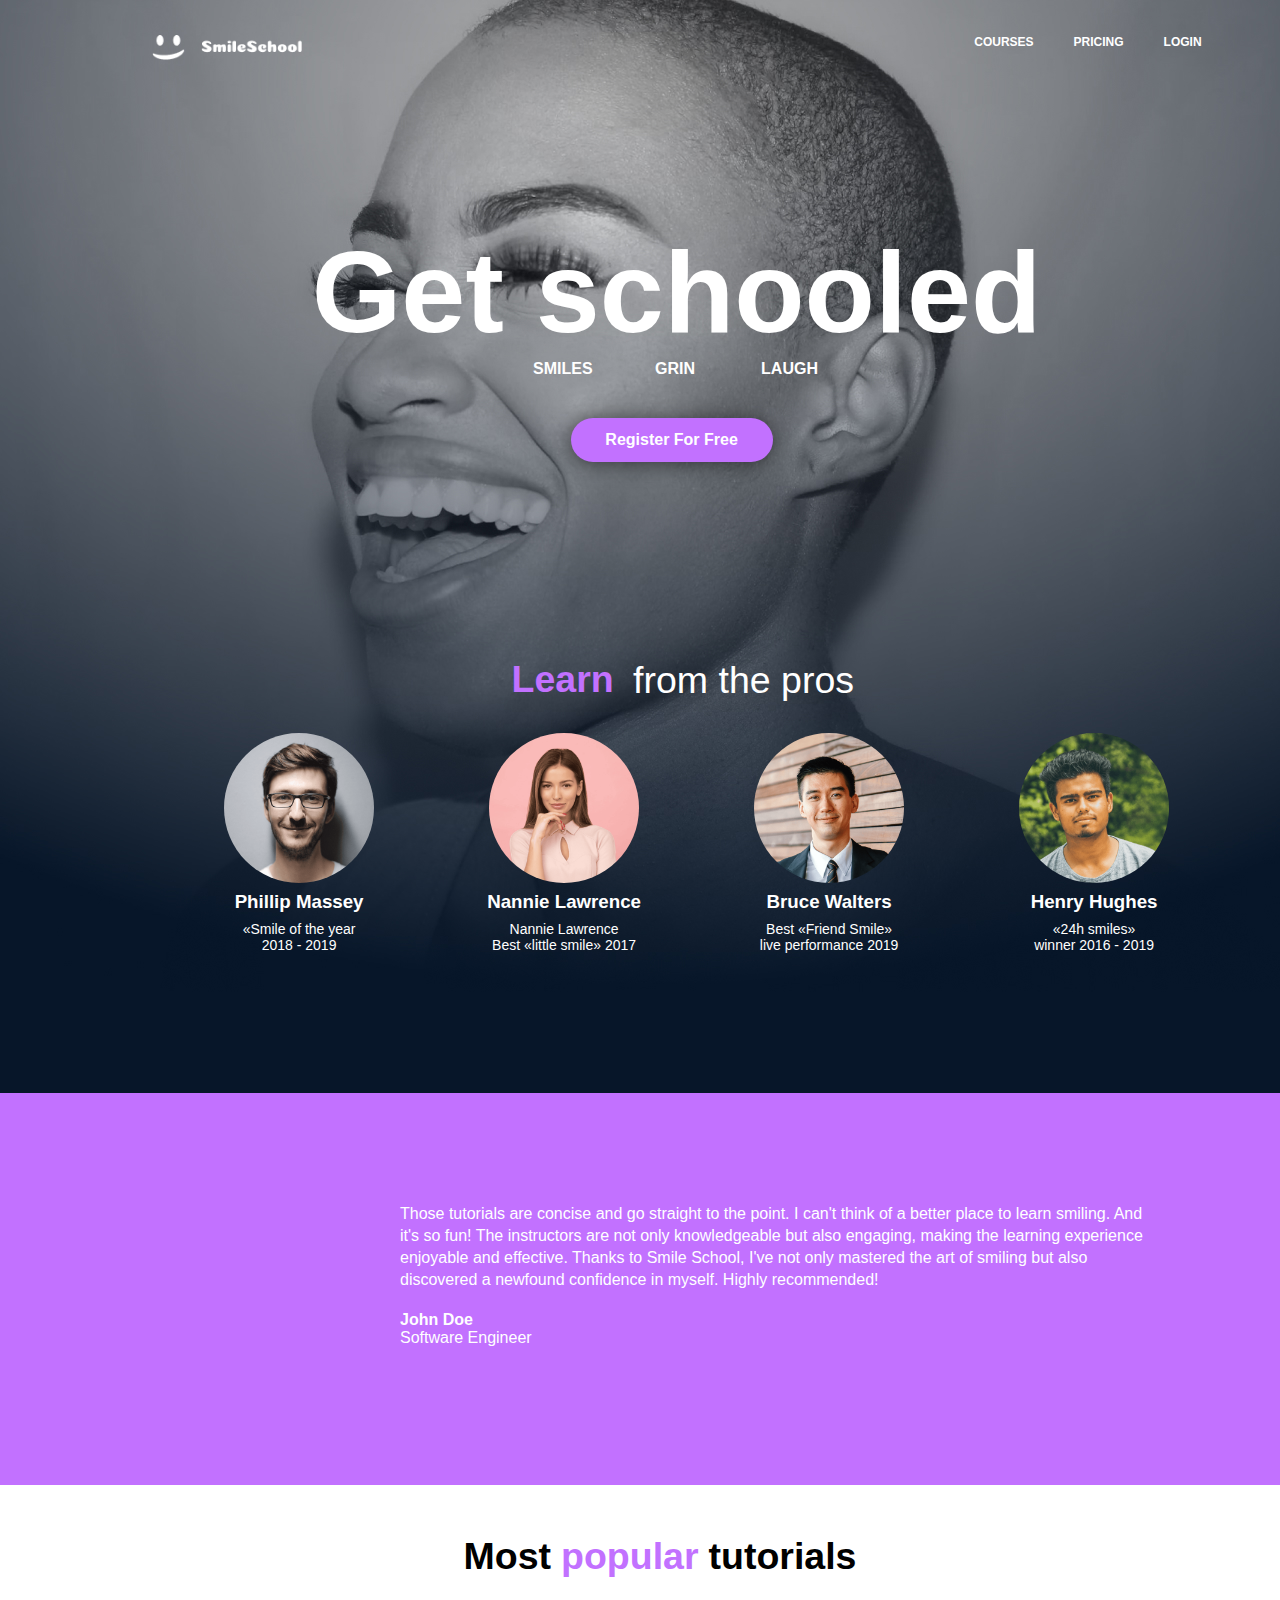
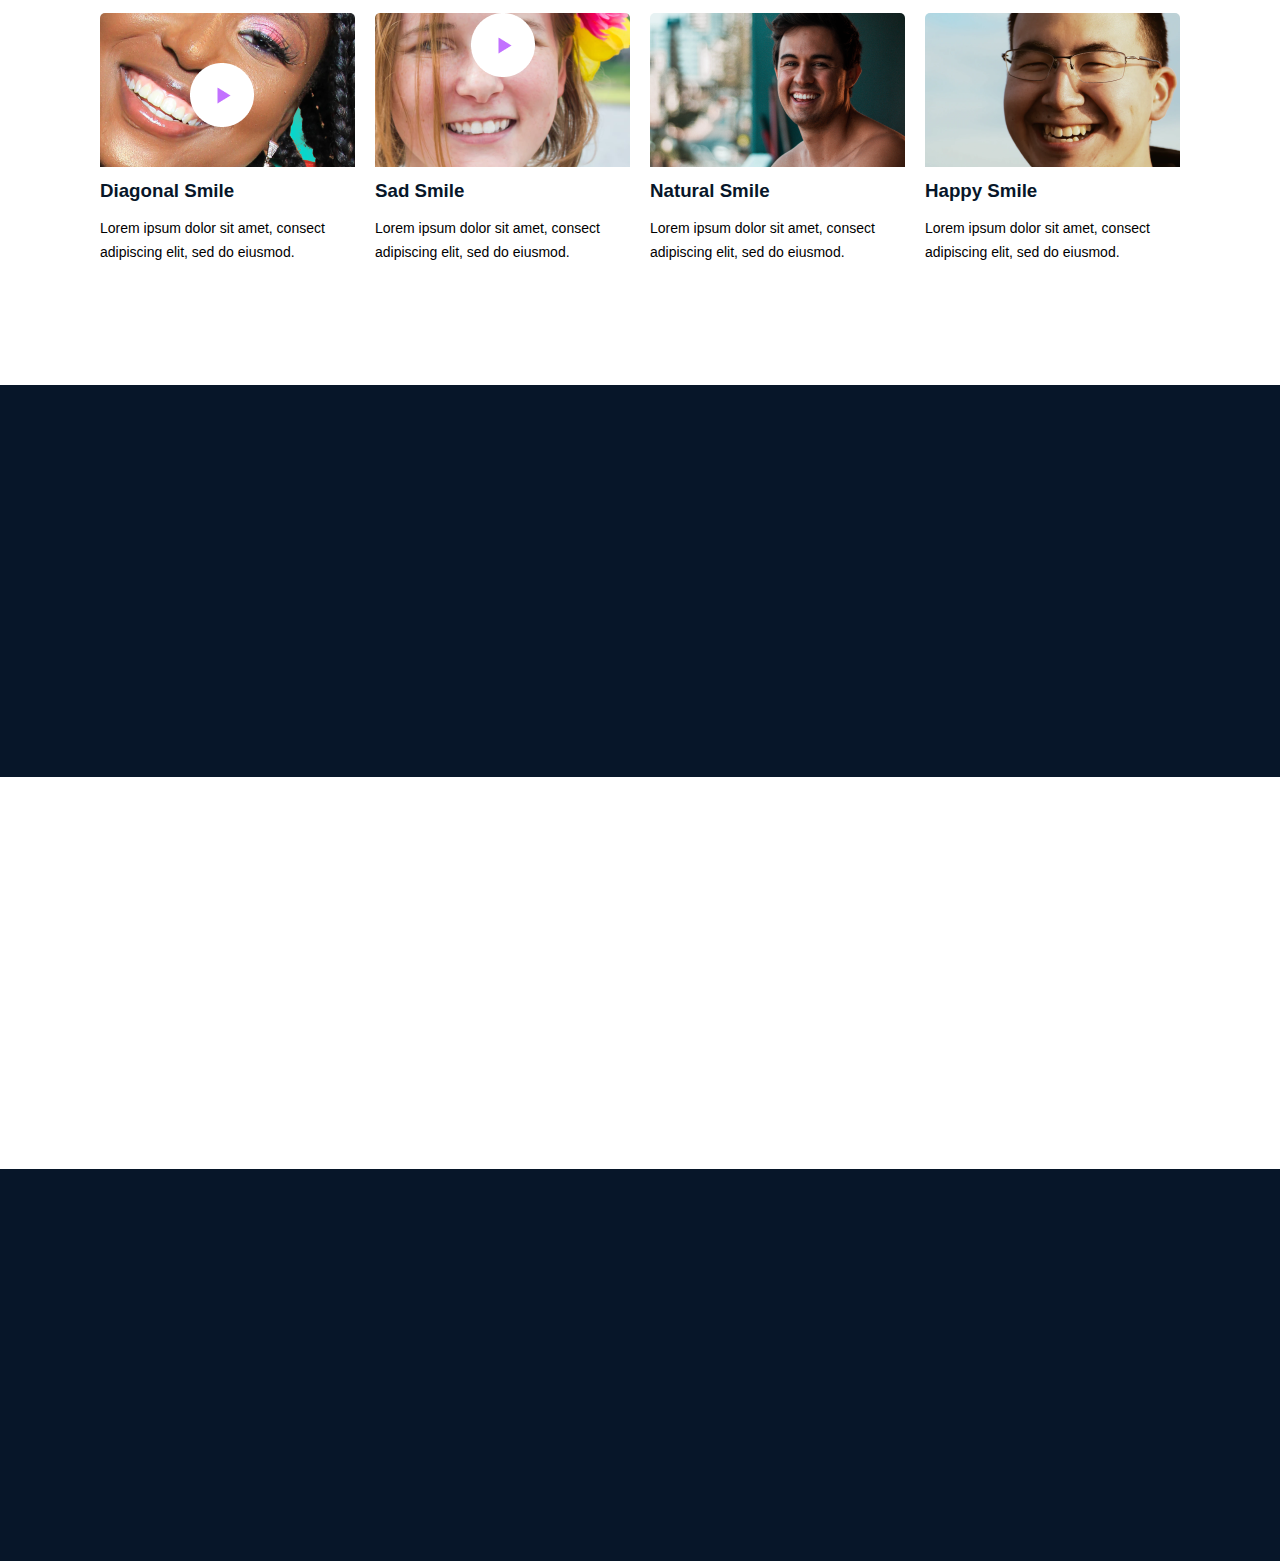
==== css_advanced/index.html @ a97fe232 "updated tutorials" ====
<!DOCTYPE html>
<html>
  <head>
    <link rel="stylesheet" href="styles.css" />
  </head>
  <body>
    <div class="school-page-container">
      <div class="main-part-container">
        <div id="header" class="header">
          <div id="header" class="logo">
            <a href="#"
              ><img src="img/smile-school-logo.png" alt="Logo" class="logo"
            /></a>
          </div>
          <div id="header" class="nav">
            <a href="login.html">LOGIN</a>
            <a href="pricing.html">PRICING</a>
            <a href="courses.html">COURSES</a>
          </div>
          <div id="header" class=".title-sub-title-container">
            <div id="header" class="get-schooled-title">
              <h1>Get schooled</h1>
            </div>
            <div id="header" class="subtitles">
              <div id="header" class="smiles-sub-title">
                <p>SMILES</p>
              </div>
              <div id="header" class="grin-sub-title">
                <p>GRIN</p>
              </div>
              <div id="header" class="laugh-sub-title">
                <p>LAUGH</p>
              </div>
              <a href="#" class="header-button">Register For Free</a>
            </div>
            <div id="header" class="learn-from-the-pros-container">
              <div id="header" class="learn-title-learn">
                <h2>Learn</h2>
              </div>
              <div id="header" class="learn-title-from-the-pros">
                <h2>from the pros</h2>
              </div>
            </div>
            <div id="header" class="learn-the-pros">
              <div id="header" class="learn-pro-1">
                <div id="header" class="learn-pro-1-image"></div>
                <div id="header" class="learn-pro-1-name">
                  <h3>Phillip Massey</h3>
                </div>
                <div id="header" class="learn-pro-1-description">
                  <p>
                    «Smile of the year<br />
                    2018 - 2019
                  </p>
                </div>
              </div>
              <div id="header" class="learn-pro-2">
                <div id="header" class="learn-pro-2-image"></div>
                <div id="header" class="learn-pro-2-name">
                  <h3>Nannie Lawrence</h3>
                </div>
                <div id="header" class="learn-pro-2-description">
                  <p>Nannie Lawrence<br />Best «little smile» 2017</p>
                </div>
              </div>
              <div id="header" class="learn-pro-3">
                <div id="header" class="learn-pro-3-image"></div>
                <div id="header" class="learn-pro-3-name">
                  <h3>Bruce Walters</h3>
                </div>
                <div id="header" class="learn-pro-3-description">
                  <p>
                    Best «Friend Smile»<br />
                    live performance 2019
                  </p>
                </div>
              </div>
              <div id="header" class="learn-pro-4">
                <div id="header" class="learn-pro-4-image"></div>
                <div id="header" class="learn-pro-4-name">
                  <h3>Henry Hughes</h3>
                </div>
                <div id="header" class="learn-pro-4-description">
                  <p>
                    «24h smiles»<br />
                    winner 2016 - 2019
                  </p>
                </div>
              </div>
            </div>
          </div>
        </div>
      </div>
      <div class="testimonials-container">
        <div class="testimonial">
          <div class="avatar"></div>
          <!-- Avatar on the left side -->
          <div class="testimonial-info">
            <!-- Testimonial information on the right side -->
            <div class="description">
              Those tutorials are concise and go straight to the point. I can't
              think of a better place to learn smiling. And it's so fun! The
              instructors are not only knowledgeable but also engaging, making
              the learning experience enjoyable and effective. Thanks to Smile
              School, I've not only mastered the art of smiling but also
              discovered a newfound confidence in myself. Highly recommended!
            </div>
            <div class="name">John Doe</div>
            <div class="jobprofile">Software Engineer</div>
          </div>
        </div>
        <!-- Add more testimonials as needed -->
      </div>
      <div class="most-popular-tutorials-container">
        <div id="most-popular-tutorials-container-tutorial-content">
          <div id="most-popular-tutorials-container-title">
            <div id="most-popular-tutorials-title-most">
              <h2>Most</h2>
            </div>
            <div id="most-popular-tutorials-title-popular">
              <h2>popular</h2>
            </div>
            <div id="most-popular-tutorials-title-tutorials">
              <h2>tutorials</h2>
            </div>
          </div>
          <div id="most-popular-tutorials-container-video-grid">
            <div id="tutorial-1-container">
              <div id="tutorial-1-video-thumbnail">
                <div id="tutorial-1-video-player">
                  <div class="tutorial-1-video-player">
                    <img src="img/play-button.png" alt="Video Play Button" />
                  </div>
                </div>
              </div>
              <div id="tutorial-1-title">
                <h3>Diagonal Smile</h3>
              </div>
              <div id="tutorial-1-description">
                <p>
                  Lorem ipsum dolor sit amet, consect adipiscing elit, sed do
                  eiusmod.
                </p>
              </div>
              <div id="tutorial-1-author-name-container"></div>
              <div id="tutorial-1-start-rating-play-time-container"></div>
            </div>
            <div id="tutorial-2-container">
              <div id="tutorial-2-video-thumbnail">
                <div class="tutorial-2-video-player">
                  <img src="img/play-button.png" alt="Video Play Button" />
                </div>
              </div>
              <div id="tutorial-2-title">
                <h3>Sad Smile</h3>
              </div>
              <div id="tutorial-2-description">
                <p>
                  Lorem ipsum dolor sit amet, consect adipiscing elit, sed do
                  eiusmod.
                </p>
              </div>
            </div>
            <div id="tutorial-3-container">
              <div id="tutorial-3-video-thumbnail">
                <div class="tutorial-3-video-player"></div>
              </div>
              <div id="tutorial-3-title">
                <h3>Natural Smile</h3>
              </div>
              <div id="tutorial-3-description">
                <p>
                  Lorem ipsum dolor sit amet, consect adipiscing elit, sed do
                  eiusmod.
                </p>
              </div>
            </div>
            <div id="tutorial-4-container">
              <div id="tutorial-4-video-thumbnail">
                <div class="tutorial-4-video-player"></div>
              </div>
              <div id="tutorial-4-title">
                <h3>Happy Smile</h3>
              </div>
              <div id="tutorial-4-description">
                <p>
                  Lorem ipsum dolor sit amet, consect adipiscing elit, sed do
                  eiusmod.
                </p>
              </div>
            </div>
          </div>
        </div>
      </div>
      <div class="membership-container"></div>
      <div class="faq-container"></div>
      <div class="footer-container"></div>
    </div>
  </body>
</html>
---- css_advanced/styles.css ----
body {
  display: block;
  margin: 0px !important;
}

html,
body {
  font-family: "Source Sans Pro", sans-serif;
}

.school-page-container {
  width: auto;
  background: #ffffff; /* Add white background */
  position: relative;
}

.main-part-container {
  width: auto;
  height: 1093px;
  margin: 0 auto;
  background-image: url("img/header-background.jpg"); /* Adjust with the actual image file name and path */
  background-size: cover; /* Scale the image to cover the container */
  background-position: center; /* Center the image */
  background-repeat: no-repeat; /* Do not repeat the image */
  /* Add any other styles for the main part container if needed */
}

.header {
  width: 1050px;
  height: 29.46px;
  top: 35.02px;
  left: 171.59px;
  padding: 0px;
  gap: 0px;
  opacity: 1;
  position: relative;
  /* Add any other styles for the header if needed */
}

#header .logo {
  width: 150px; /* Adjust the width as needed */
  height: auto; /* Automatically adjust the height to maintain aspect ratio */
  z-index: 1;
  float: left;
}

#header .nav {
  width: 945px; /* Adjust the width as needed */
  height: 29.46px; /* Adjust the height as needed */
  z-index: 1;
  margin-left: auto;
  font-size: 0.8em; /* Add any other styles for the menu if needed */
}

/* Styles for .testimonials-container */
.testimonials-container {
  display: flex;
  width: auto;
  height: 392px;
  top: 1093px;
  gap: 0px;
  opacity: 1;
  background: #c271ff;
  /* Add any other styles for the testimonials container if needed */
}

.testimonials-container .testimonial {
  display: flex;
  height: 158px;
  top: 1203px;
  opacity: 1;
  margin-top: 100px;
  margin-left: 200px;
}

.testimonials-container .testimonial-info {
  height: 158px;
  top: 1203px;
  opacity: 1;
  width: 750px;
  padding: 50px;
  margin-top: -40px;
}

/* Specific styles for .avatar */
.testimonials-container .testimonial .avatar {
  width: 150px;
  height: 150px;
  border-radius: 50%;
  overflow: hidden;
  background-image: url("img/avatar.png");
  background-size: 225% 180%;
  background-position: center top; /* Center horizontally and align to the top vertically */
  background-repeat: no-repeat;
}

.testimonials-container .testimonial .description {
  color: white; /* Set font color to white */
  float: left; /* Float elements to the left */
  clear: both; /* Ensure each div starts on a new line */
  width: 100%; /* Ensure each div takes up full width */
  box-sizing: border-box; /* Include padding and border in width */
  text-align: left; /* Align text to the left */
  line-height: 22px;
}

.testimonials-container .testimonial .name {
  color: white; /* Set font color to white */
  float: left; /* Float elements to the left */
  clear: both; /* Ensure each div starts on a new line */
  width: 100%; /* Ensure each div takes up full width */
  box-sizing: border-box; /* Include padding and border in width */
  text-align: left; /* Align text to the left */
  font-weight: 900;
  margin-top: 20px;
}

.testimonials-container .testimonial .jobprofile {
  color: white; /* Set font color to white */
  float: left; /* Float elements to the left */
  clear: both; /* Ensure each div starts on a new line */
  width: 100%; /* Ensure each div takes up full width */
  box-sizing: border-box; /* Include padding and border in width */
  text-align: left; /* Align text to the left */
}

.most-popular-tutorials-container {
  width: auto;
  height: 392px;
  top: 1093px;
  left: -1px;
  gap: 0px;
  opacity: 1; /* Set opacity to 1 to make the container fully visible */
}

.membership-container {
  width: auto;
  height: 392px;
  top: 1093px;
  left: -1px;
  gap: 0px;
  opacity: 1; /* Set opacity to 1 to make the container fully visible */
  background: #071629; /* Add background color */
}

.faq-container {
  width: auto;
  height: 392px;
  top: 1093px;
  left: -1px;
  gap: 0px;
  opacity: 1; /* Set opacity to 1 to make the container fully visible */
}

.footer-container {
  width: auto;
  height: 392px;
  top: 1093px;
  left: -1px;
  gap: 0px;
  opacity: 1; /* Set opacity to 1 to make the container fully visible */
  background: #071629; /* Add background color */
}

a {
  font-family: "Source Sans Pro", sans-serif;
  text-decoration: none; /* Remove underline from links */
}

a:link {
  color: #ffffff; /* White color */
  font-weight: 700; /* Bold */
  font-family: sans-serif; /* Apply sans-serif font as fallback */
  float: right;
  padding: 0 20px; /* Adjusted padding */
  font-size: 0.75rem;
  text-decoration: none; /* Ensure no underline on unvisited links */
}

a:hover {
  text-decoration: underline; /* Add underline on hover */
}

a:visited {
  text-decoration: none; /* Ensure no underline on visited links */
}

#header .get-schooled-title {
  font-size: 3.6em;
  font-weight: 900 !important;
  line-height: 150.84px;
  text-align: center;
  width: 750px;
  height: 151px;
  top: 75px;
  left: 130px;
  gap: 0px;
  opacity: 1;
  position: relative;
  color: #fff; /* Ensures top and left work */
}

#header .title-sub-title-container {
  width: 400px;
  height: 20px;
  top: 226px;
  left: 0px;
  gap: 0px;
  opacity: 1;
  position: relative;
}

#header .smiles-sub-title {
  width: 52px;
  height: 20px;
  font-family: "Source Sans Pro", sans-serif;
  font-size: 16px;
  font-weight: 700;
  line-height: 20.11px;
  text-align: center;
  margin: 0 35px; /* Adjust the margin as needed */
  color: #fff;
}
#header .grin-sub-title {
  width: 36px;
  height: 20px;
  font-family: "Source Sans Pro", sans-serif;
  font-size: 16px;
  font-weight: 700;
  line-height: 20.11px;
  text-align: center;
  margin: 0 35px; /* Adjust the margin as needed */
  color: #fff;
}
#header .laugh-sub-title {
  width: 49px;
  height: 20px;
  font-family: "Source Sans Pro", sans-serif;
  font-size: 16px;
  font-weight: 700;
  line-height: 20.11px;
  text-align: center;
  margin: 0 35px; /* Adjust the margin as needed */
  color: #fff;
}

#header .subtitles {
  width: 750px;
  height: 20px;
  top: 50px;
  left: 125px;
  gap: 0px;
  opacity: 1;
  position: relative;
  display: flex;
  justify-content: center;
  align-items: center;
}

#header .header-button {
  width: 162px;
  height: 44px;
  top: 75px;
  justify-content: center;
  gap: 0px;
  opacity: 1;
  box-shadow: 0px 2px 20px 0px #00000080;
  position: absolute;
  display: inline-block;
  background-color: #c271ff;
  color: #ffffff;
  border: none;
  border-radius: 4px;
  text-align: center;
  line-height: 44px;
  cursor: pointer;
  font-family: "Source Sans Pro", sans-serif;
  font-size: 16px;
  font-weight: 700;
  text-decoration: none;
  border-radius: 200px;
}

#header .learn-from-the-pros-container {
  width: 750px;
  height: 20px;
  top: 325px;
  gap: 0px;
  opacity: 1;
  position: relative;
  display: flex;
  left: 340px;
}

#header .learn-title-learn {
  width: 52px;
  height: 20px;
  font-family: "Source Sans Pro", sans-serif;
  font-size: 25px;
  font-weight: 700;
  line-height: 20.11px;
  text-align: center;
  margin: 0 0px; /* Adjust the margin as needed */
  color: #c271ff;
}

#header .learn-title-from-the-pros {
  width: 350px;
  height: 20px;
  font-family: "Source Sans Pro", sans-serif;
  font-size: 25px;
  line-height: 20.11px;
  text-align: center;
  margin: 0 35px; /* Adjust the margin as needed */
  color: #fff;
  margin-left: 5px;
  font-weight: 300;
}

#header .learn-title-from-the-pros h2 {
  font-weight: 300 !important; /* Ensure the font weight is normal */
  margin: 32px; /* Remove any default margin */
}

#header .learn-the-pros {
  display: flex;
  justify-content: space-between;
  gap: 20px;
  opacity: 1;
  left: 0px;
  position: relative;
  top: 395px;
  padding: 5px;
  width: auto;
  font-weight: 300;
}

/* First pro container */
#header .learn-pro-1 {
  display: flex;
  flex-direction: column;
  align-items: center; /* Center align items horizontally */
  text-align: center; /* Center align text */
  width: 450px;
}

/* Image for the first pro */
#header .learn-pro-1-image {
  width: 150px; /* Size of the container */
  height: 150px; /* Size of the container */
  border-radius: 50%; /* Optional: for a circular image */
  overflow: hidden; /* Optional: hide overflow for circular images */
  background-image: url("img/phillip-massey-pro.png"); /* Path to your image */
  background-size: cover; /* Scale the image to cover the container */
  background-position: center; /* Center the image within the container */
  background-repeat: no-repeat; /* Prevent the image from repeating */
}

/* Name of the first pro */
#header .learn-pro-1-name {
  font-weight: bold;
  margin-top: 10px; /* Adjust space as needed */
  color: #fff;
  margin-top: -10px;
}

/* Description of the first pro */
#header .learn-pro-1-description {
  margin-top: -25px;
  font-size: 14px;
  color: #fff;
}

#header .learn-pro-2 {
  display: flex;
  flex-direction: column;
  align-items: center; /* Center align items horizontally */
  text-align: center; /* Center align text */
  width: 450px;
}

/* Image for the first pro */
#header .learn-pro-2-image {
  width: 150px; /* Size of the container */
  height: 150px; /* Size of the container */
  border-radius: 50%; /* Optional: for a circular image */
  overflow: hidden; /* Optional: hide overflow for circular images */
  background-image: url("img/nannie-lawrence-pro.png"); /* Path to your image */
  background-size: cover; /* Scale the image to cover the container */
  background-position: center; /* Center the image within the container */
  background-repeat: no-repeat; /* Prevent the image from repeating */
}

/* Name of the first pro */
#header .learn-pro-2-name {
  font-weight: bold;
  margin-top: 10px; /* Adjust space as needed */
  color: #fff;
  margin-top: -10px;
}

/* Description of the first pro */
#header .learn-pro-2-description {
  margin-top: -25px;
  font-size: 14px; /* Adjust font size as needed */
  color: #fff;
}

#header .learn-pro-3 {
  display: flex;
  flex-direction: column;
  align-items: center; /* Center align items horizontally */
  text-align: center; /* Center align text */
  width: 450px;
}

/* Image for the first pro */
#header .learn-pro-3-image {
  width: 150px; /* Size of the container */
  height: 150px; /* Size of the container */
  border-radius: 50%; /* Optional: for a circular image */
  overflow: hidden; /* Optional: hide overflow for circular images */
  background-image: url("img/bruce-walters-pro.png"); /* Path to your image */
  background-size: cover; /* Scale the image to cover the container */
  background-position: center; /* Center the image within the container */
  background-repeat: no-repeat; /* Prevent the image from repeating */
}

/* Name of the first pro */
#header .learn-pro-3-name {
  font-weight: bold;
  margin-top: 10px; /* Adjust space as needed */
  color: #fff;
  margin-top: -10px;
}

/* Description of the first pro */
#header .learn-pro-3-description {
  margin-top: -25px;
  font-size: 14px; /* Adjust font size as needed */
  color: #fff;
}

#header .learn-pro-4 {
  display: flex;
  flex-direction: column;
  align-items: center; /* Center align items horizontally */
  text-align: center; /* Center align text */
  width: 450px;
}

/* Image for the first pro */
#header .learn-pro-4-image {
  width: 150px; /* Size of the container */
  height: 150px; /* Size of the container */
  border-radius: 50%; /* Optional: for a circular image */
  overflow: hidden; /* Optional: hide overflow for circular images */
  background-image: url("img/henry-hughes-pro.png"); /* Path to your image */
  background-size: cover; /* Scale the image to cover the container */
  background-position: center; /* Center the image within the container */
  background-repeat: no-repeat; /* Prevent the image from repeating */
}

/* Name of the first pro */
#header .learn-pro-4-name {
  font-weight: bold;
  margin-top: 10px; /* Adjust space as needed */
  color: #fff;
  margin-top: -10px;
}

/* Description of the first pro */
#header .learn-pro-4-description {
  margin-top: -25px;
  font-size: 14px; /* Adjust font size as needed */
  color: #555; /* Adjust color as needed */
  color: #fff;
}

.most-popular-tutorials-container {
  width: auto;
  height: 500px;
  top: 1093px;
  gap: 0px;
  opacity: 1;
  /* Set opacity to 1 to make the container fully visible */
}

.most-popular-tutorials-container-tutorial-content {
  width: 945px;
  height: 450px;
  top: 1572px;
  left: 106px;
  gap: 0px;
  opacity: 1;
  z-index: 1;
  position: relative;
}

#most-popular-tutorials-container-title {
  line-height: 40.22px;
  text-align: center;
  width: 50%;
  height: 40px;
  position: relative;
  display: flex;
  align-items: center;
  justify-content: center;
  gap: 10px;
  left: 340px;
  font-weight: 300 !important;
  top: 20px;
}
#most-popular-tutorials-title-most {
  width: auto;
  height: 40px;
  font-size: 25px;
  font-weight: 500;
}

#most-popular-tutorials-title-popular {
  width: auto;
  height: 40px;
  color: #c271ff;
  font-weight: 500;
  font-size: 25px;
}

#most-popular-tutorials-title-tutorials {
  width: auto;
  height: 40px;
  font-size: 25px;
}

#most-popular-tutorials-container-video-grid {
  line-height: 40.22px;
  text-align: center;
  width: 100%;
  height: 200px;
  top: 150px;
  display: flex;
  align-items: center;
  justify-content: center;
  gap: 20px;
}

#tutorial-1-container {
  width: 255px;
  height: 255px;
  top: 115px;
  gap: 0px;
  opacity: 0px;
  position: relative;
  display: flex;
  flex-direction: column;
}

#tutorial-1-container #tutorial-1-video-thumbnail {
  width: 255px;
  height: 154px;
  gap: 0px;
  border-radius: 5px 5px 0 0;
  opacity: 0px;
  background-image: url("img/diaganol-smile-tutorial.png");
  background-repeat: no-repeat;
}

#tutorial-1-video-player {
  width: 64px;
  height: 64px;
  position: absolute; /* Added to position the element with top and left properties */
  top: 10px;
  left: 50px;
  opacity: 1;
  z-index: 2;
  margin: 40px 0 20px 40px; /* Shorthand for margin-top, margin-right, margin-bottom, and margin-left */
}
#tutorial-1-container #tutorial-1-title {
  width: 200px;
  height: 20px;
  top: 150px;
  gap: 0px;
  opacity: 1;
  font-family: "Source Sans Pro", sans-serif;
  font-size: 16px;
  font-weight: 700;
  line-height: 20.11px;
  text-align: left;
  position: absolute;
  color: #071629;
}

#tutorial-1-container #tutorial-1-description {
  width: 242px;
  height: 48px;
  top: 189.6px;

  gap: 0px;
  opacity: 0px;
  font-family: "Source Sans Pro", sans-serif;
  font-size: 14px;
  font-weight: 400;
  line-height: 24px;
  text-align: left;
  position: absolute;
}

#tutorial-1-container #tutorial-1-start-rating-play-time-container {
  width: 30px;
  height: 30px;
  top: 261px;
  left: 13px;
  gap: 0px;
  opacity: 0px;
  position: absolute;
}

#tutorial-1-container #tutorial-1-author-name-container {
  width: 30px;
  height: 30px;
  top: 261px;
  left: 13px;
  gap: 0px;
  opacity: 0px;
  position: absolute;
}

#tutorial-1-container #tutorial-1-author-name {
  width: 30px;
  height: 30px;
  top: 261px;
  left: 13px;
  gap: 0px;
  opacity: 0px;
  position: absolute;
}

#tutorial-1-container #tutorial-1-author-image {
  width: 30px;
  height: 30px;
  top: 261px;
  left: 13px;
  gap: 0px;
  opacity: 0px;
  position: absolute;
}

#tutorial-1-container #tutorial-1-star-rating {
  width: 107px;
  height: 15px;
  top: 305px;
  left: 13px;
  gap: 0px;
  opacity: 0px;
  position: absolute;
}

#tutorial-1-container #tutorial-1-video-play-time {
  width: 34px;
  height: 27px;
  top: 297px;
  left: 199px;
  gap: 0px;
  opacity: 0px;
  font-family: "Source Sans Pro", sans-serif;
  font-size: 14px;
  font-weight: 600;
  line-height: 27px;
  text-align: right;
  position: absolute;
}

#tutorial-2-container {
  width: 255px;
  height: 255px;
  top: 115px;
  gap: 0px;
  opacity: 0px;
  position: relative;
  display: flex;
  flex-direction: column;
}

#tutorial-2-container #tutorial-2-video-thumbnail {
  width: 255px;
  height: 154px;
  gap: 0px;
  border-radius: 5px 5px 0 0;
  opacity: 0px;
  background-image: url("img/sad-smile-tutorial.png");
  background-repeat: no-repeat;
}

#tutorial-2-container #tutorial-2-title {
  width: 200px;
  height: 20px;
  top: 150px;
  gap: 0px;
  opacity: 1;
  font-family: "Source Sans Pro", sans-serif;
  font-size: 16px;
  font-weight: 700;
  line-height: 20.11px;
  text-align: left;
  position: absolute;
  color: #071629;
}

#tutorial-2-container #tutorial-2-description {
  width: 242px;
  height: 48px;
  top: 189.6px;
  gap: 0px;
  font-family: "Source Sans Pro", sans-serif;
  font-size: 14px;
  font-weight: 400;
  line-height: 24px;
  text-align: left;
  position: absolute;
}

#tutorial-2-video-player {
  width: 64px;
  height: 64px;
  position: absolute; /* Added to position the element with top and left properties */
  top: 10px;
  left: 50px;
  opacity: 1;
  z-index: 2;
  margin: 40px 0 20px 40px; /*/* Shorthand for margin-top, margin-right, margin-bottom, and margin-left */
}

#tutorial-3-container {
  width: 255px;
  height: 255px;
  top: 115px;
  gap: 0px;
  opacity: 0px;
  position: relative;
  display: flex;
  flex-direction: column;
}

#tutorial-3-container #tutorial-3-video-thumbnail {
  width: 255px;
  height: 154px;
  gap: 0px;
  border-radius: 5px 5px 0 0;
  opacity: 0px;
  background-image: url("img/natural-smile-tutorial.png");
  background-repeat: no-repeat;
}

#tutorial-3-container #tutorial-3-title {
  width: 200px;
  height: 20px;
  top: 150px;
  gap: 0px;
  opacity: 1;
  font-family: "Source Sans Pro", sans-serif;
  font-size: 16px;
  font-weight: 700;
  line-height: 20.11px;
  text-align: left;
  position: absolute;
  color: #071629;
}

#tutorial-3-container #tutorial-3-description {
  width: 242px;
  height: 48px;
  top: 189.6px;
  gap: 0px;
  opacity: 1;
  font-family: "Source Sans Pro", sans-serif;
  font-size: 14px;
  font-weight: 400;
  line-height: 24px;
  text-align: left;
  position: absolute;
}

#tutorial-3-video-player {
  width: 64px;
  height: 64px;
  position: absolute; /* Added to position the element with top and left properties */
  top: 10px;
  left: 50px;
  opacity: 1;
  z-index: 2;
  margin: 40px 0 20px 40px; /* Shorthand for margin-top, margin-right, margin-bottom, and margin-left */
}

#tutorial-4-container {
  width: 255px;
  height: 255px;
  top: 115px;
  gap: 0px;
  opacity: 0px;
  position: relative;
  display: flex;
  flex-direction: column;
}

#tutorial-4-container #tutorial-4-video-thumbnail {
  width: 255px;
  height: 154px;
  gap: 0px;
  border-radius: 5px 5px 0 0;
  opacity: 0px;
  background-image: url("img/happy-smile-tutorial.png");
  background-repeat: no-repeat;
}

#tutorial-4-container #tutorial-4-title {
  width: 200px;
  height: 20px;
  top: 150px;
  gap: 0px;
  opacity: 1;
  font-family: "Source Sans Pro", sans-serif;
  font-size: 16px;
  font-weight: 700;
  line-height: 20.11px;
  text-align: left;
  position: absolute;
  color: #071629;
}

#tutorial-4-container #tutorial-4-description {
  width: 242px;
  height: 48px;
  top: 189.6px;
  gap: 0px;
  opacity: 0px;
  font-family: "Source Sans Pro", sans-serif;
  font-size: 14px;
  font-weight: 400;
  line-height: 24px;
  text-align: left;
  position: absolute;
}

#tutorial-4-video-player {
  width: 64px;
  height: 64px;
  position: absolute; /* Added to position the element with top and left properties */
  top: 10px;
  left: 50px;
  opacity: 1;
  z-index: 2;
  margin: 40px 0 20px 40px; /*Shorthand for margin-top, margin-right, margin-bottom, and margin-left */
}
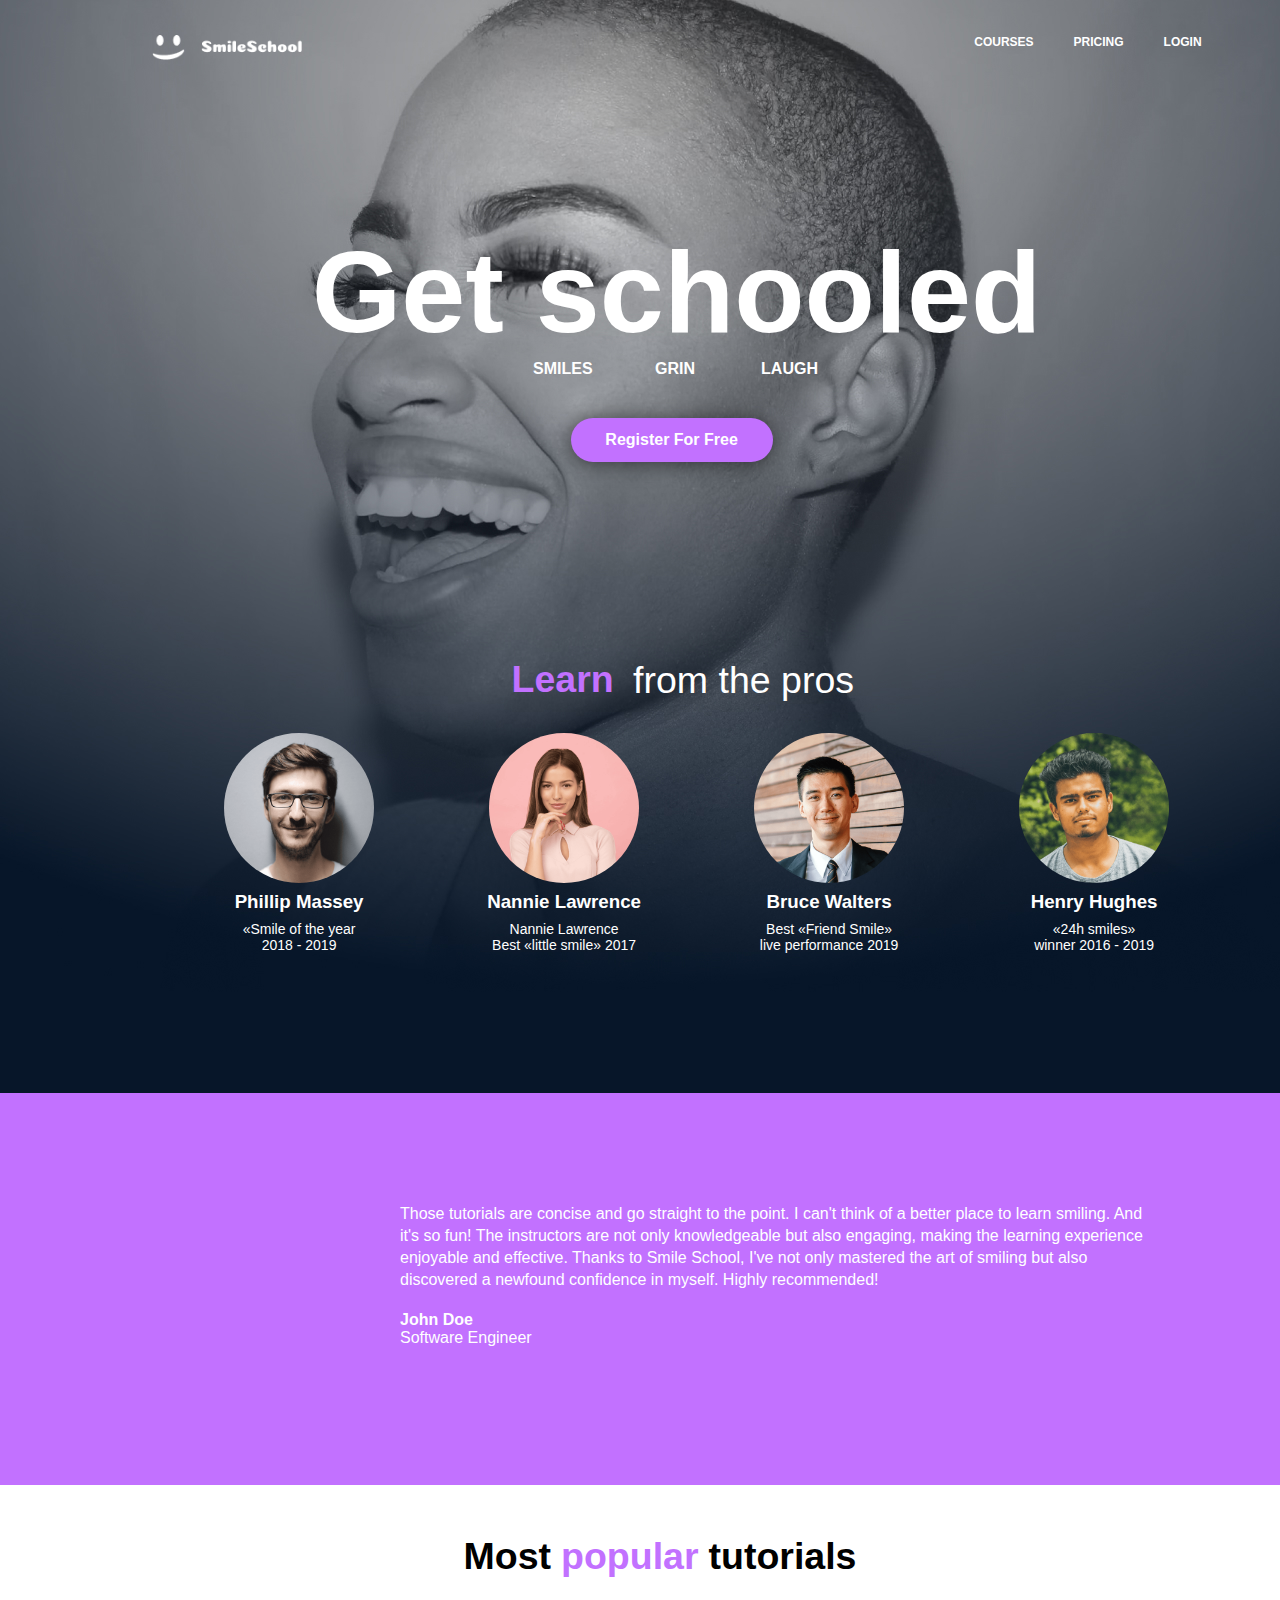
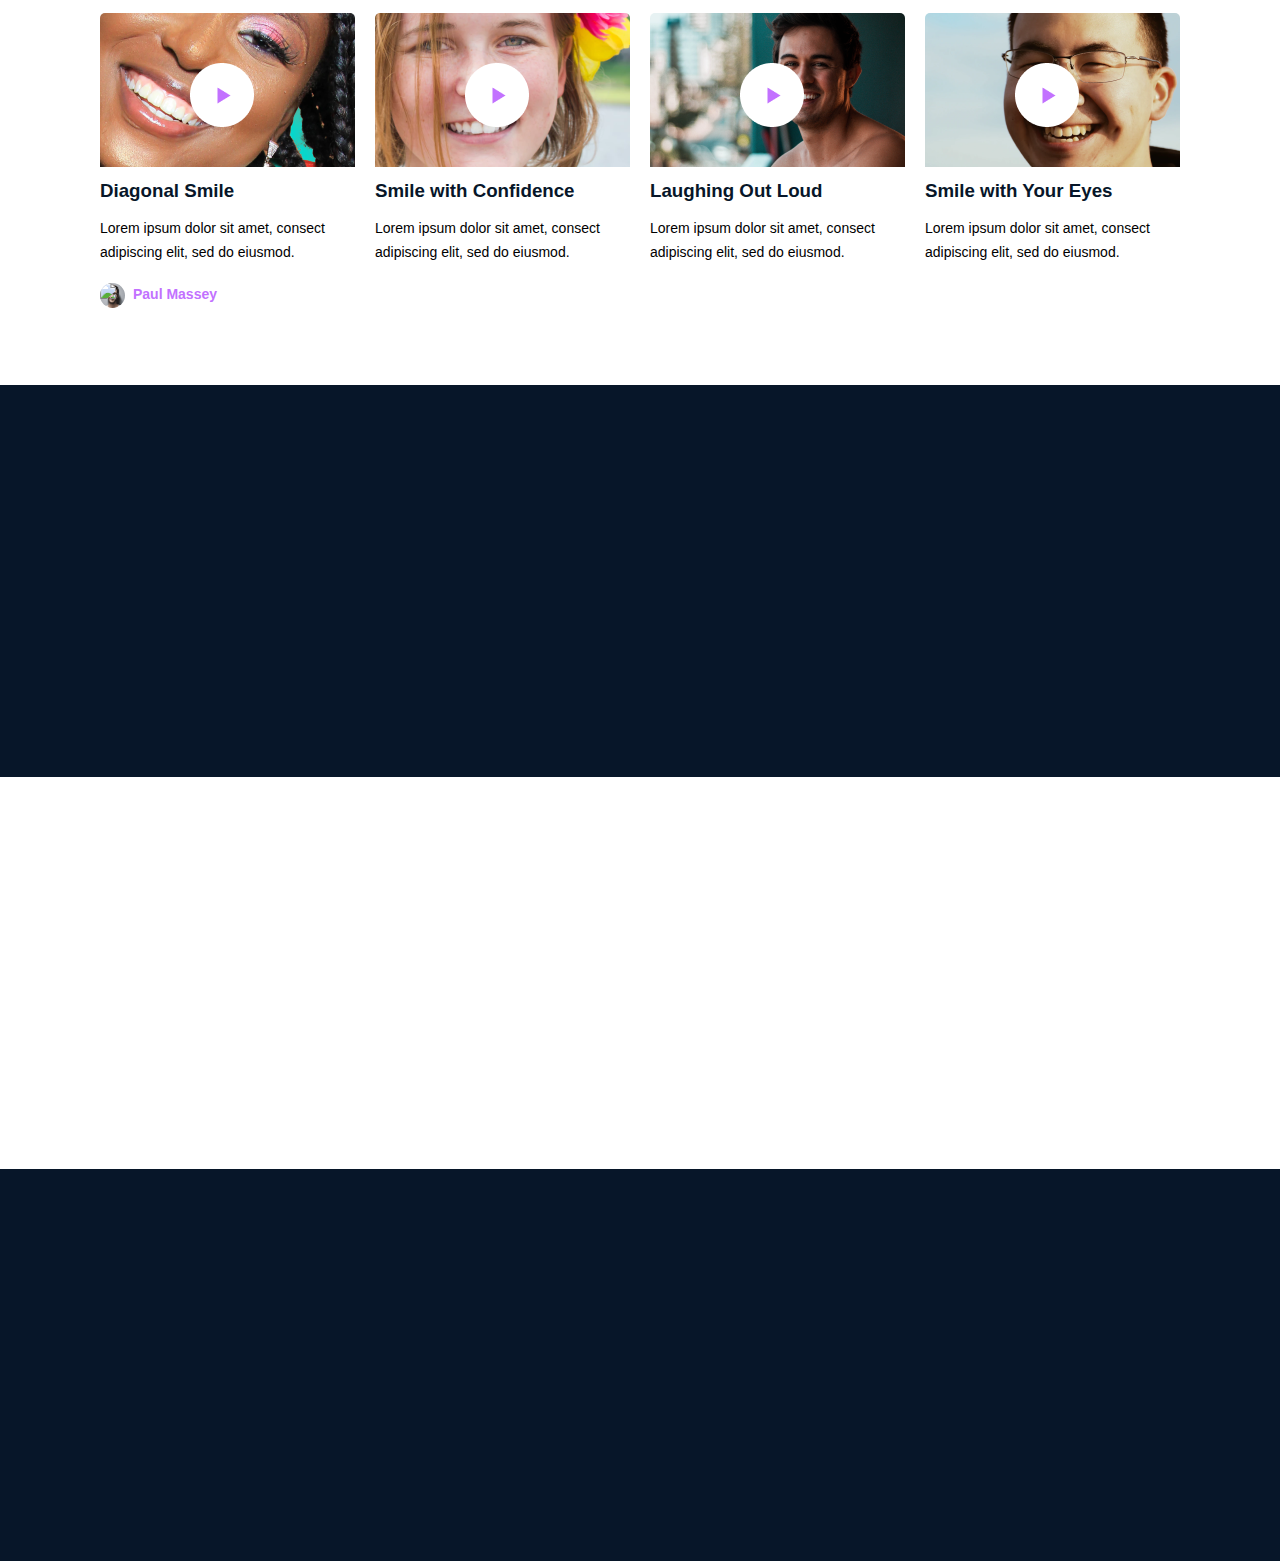
==== commit fa076950: "updated philip massey author block" ====
--- a/css_advanced/index.html
+++ b/css_advanced/index.html
@@ -8,9 +8,9 @@
       <div class="main-part-container">
         <div id="header" class="header">
           <div id="header" class="logo">
-            <a href="#"
-              ><img src="img/smile-school-logo.png" alt="Logo" class="logo"
-            /></a>
+            <a href="#">
+              <img src="img/smile-school-logo.png" alt="Logo" class="logo" />
+            </a>
           </div>
           <div id="header" class="nav">
             <a href="login.html">LOGIN</a>
@@ -142,17 +142,26 @@
                   eiusmod.
                 </p>
               </div>
-              <div id="tutorial-1-author-name-container"></div>
+              <div id="tutorial-1-author-name-container">
+                <div id="tutorial-1-author-image">
+                  <img src="img/phillip-massey.png" alt="Phillip Massey" />
+                </div>
+                <div id="tutorial-1-author-name">
+                  <p>Paul Massey</p>
+                </div>
+              </div>
               <div id="tutorial-1-start-rating-play-time-container"></div>
             </div>
             <div id="tutorial-2-container">
               <div id="tutorial-2-video-thumbnail">
-                <div class="tutorial-2-video-player">
-                  <img src="img/play-button.png" alt="Video Play Button" />
+                <div id="tutorial-2-video-player">
+                  <div class="tutorial-2-video-player">
+                    <img src="img/play-button.png" alt="Video Play Button" />
+                  </div>
                 </div>
               </div>
               <div id="tutorial-2-title">
-                <h3>Sad Smile</h3>
+                <h3>Smile with Confidence</h3>
               </div>
               <div id="tutorial-2-description">
                 <p>
@@ -160,13 +169,19 @@
                   eiusmod.
                 </p>
               </div>
+              <div id="tutorial-2-author-name-container"></div>
+              <div id="tutorial-2-start-rating-play-time-container"></div>
             </div>
             <div id="tutorial-3-container">
               <div id="tutorial-3-video-thumbnail">
-                <div class="tutorial-3-video-player"></div>
+                <div id="tutorial-3-video-player">
+                  <div class="tutorial-3-video-player">
+                    <img src="img/play-button.png" alt="Video Play Button" />
+                  </div>
+                </div>
               </div>
               <div id="tutorial-3-title">
-                <h3>Natural Smile</h3>
+                <h3>Laughing Out Loud</h3>
               </div>
               <div id="tutorial-3-description">
                 <p>
@@ -174,13 +189,19 @@
                   eiusmod.
                 </p>
               </div>
+              <div id="tutorial-3-author-name-container"></div>
+              <div id="tutorial-3-start-rating-play-time-container"></div>
             </div>
             <div id="tutorial-4-container">
               <div id="tutorial-4-video-thumbnail">
-                <div class="tutorial-4-video-player"></div>
+                <div id="tutorial-4-video-player">
+                  <div class="tutorial-4-video-player">
+                    <img src="img/play-button.png" alt="Video Play Button" />
+                  </div>
+                </div>
               </div>
               <div id="tutorial-4-title">
-                <h3>Happy Smile</h3>
+                <h3>Smile with Your Eyes</h3>
               </div>
               <div id="tutorial-4-description">
                 <p>
@@ -188,6 +209,8 @@
                   eiusmod.
                 </p>
               </div>
+              <div id="tutorial-4-author-name-container"></div>
+              <div id="tutorial-4-start-rating-play-time-container"></div>
             </div>
           </div>
         </div>
--- a/css_advanced/styles.css
+++ b/css_advanced/styles.css
@@ -487,14 +487,14 @@
 }
 
 .most-popular-tutorials-container-tutorial-content {
-  width: 945px;
+  width: 1000px;
   height: 450px;
   top: 1572px;
-  left: 106px;
   gap: 0px;
   opacity: 1;
   z-index: 1;
   position: relative;
+  left: 200px;
 }
 
 #most-popular-tutorials-container-title {
@@ -616,33 +616,37 @@
 }
 
 #tutorial-1-container #tutorial-1-author-name-container {
-  width: 30px;
+  display: flex; /* Makes it a flex container */
+  align-items: center; /* Centers items vertically */
+  position: absolute; /* Adjust as needed */
+  top: 270px;
+  left: 0px;
+  opacity: 1; /* Assuming you want these elements to be invisible initially */
+}
+
+#tutorial-1-container #tutorial-1-author-name {
+  width: 100px; /* Adjusted for the name element */
   height: 30px;
-  top: 261px;
-  left: 13px;
-  gap: 0px;
-  opacity: 0px;
-  position: absolute;
-}
-
-#tutorial-1-container #tutorial-1-author-name {
-  width: 30px;
-  height: 30px;
-  top: 261px;
-  left: 13px;
-  gap: 0px;
-  opacity: 0px;
-  position: absolute;
+  opacity: 1; /* Assuming you want these elements to be invisible initially */
+  margin-left: 0px; /* Adds spacing between image and name, if needed */
+  font-family: "Source Sans Pro", sans-serif;
+  font-size: 14px;
+  font-weight: 700;
+  line-height: 30px;
+  margin-top: -30px;
+  color: #c271ff;
 }
 
 #tutorial-1-container #tutorial-1-author-image {
-  width: 30px;
-  height: 30px;
-  top: 261px;
-  left: 13px;
-  gap: 0px;
-  opacity: 0px;
-  position: absolute;
+  width: 25px;
+  height: 25px;
+  opacity: 1; /* Assuming you want these elements to be invisible initially */
+  background-image: url("img/phillip-massey-pro.png"); /* Adjusted for the image element */
+  background-size: cover; /* Scale the image to cover the container */
+  border-radius: 50%; /* Optional: for a circular image */
+  overflow: hidden; /* Optional: hide overflow for circular images */
+  background-repeat: no-repeat; /* Prevent the image from repeating */
+  left: -50px;
 }
 
 #tutorial-1-container #tutorial-1-star-rating {
@@ -730,6 +734,40 @@
   margin: 40px 0 20px 40px; /*/* Shorthand for margin-top, margin-right, margin-bottom, and margin-left */
 }
 
+#tutorial-2-container #tutorial-2-author-name-container {
+  display: flex; /* Makes it a flex container */
+  align-items: center; /* Centers items vertically */
+  position: absolute; /* Adjust as needed */
+  top: 270px;
+  left: 0px;
+  opacity: 1; /* Assuming you want these elements to be invisible initially */
+}
+
+#tutorial-2-container #tutorial-2-author-name {
+  width: 100px; /* Adjusted for the name element */
+  height: 30px;
+  opacity: 1; /* Assuming you want these elements to be invisible initially */
+  margin-left: 0px; /* Adds spacing between image and name, if needed */
+  font-family: "Source Sans Pro", sans-serif;
+  font-size: 14px;
+  font-weight: 700;
+  line-height: 30px;
+  margin-top: -30px;
+  color: #c271ff;
+}
+
+#tutorial-2-container #tutorial-2-author-image {
+  width: 25px;
+  height: 25px;
+  opacity: 1; /* Assuming you want these elements to be invisible initially */
+  background-image: url("img/phillip-massey-pro.png"); /* Adjusted for the image element */
+  background-size: cover; /* Scale the image to cover the container */
+  border-radius: 50%; /* Optional: for a circular image */
+  overflow: hidden; /* Optional: hide overflow for circular images */
+  background-repeat: no-repeat; /* Prevent the image from repeating */
+  left: -50px;
+}
+
 #tutorial-3-container {
   width: 255px;
   height: 255px;
@@ -791,6 +829,40 @@
   margin: 40px 0 20px 40px; /* Shorthand for margin-top, margin-right, margin-bottom, and margin-left */
 }
 
+#tutorial-3-container #tutorial-3-author-name-container {
+  display: flex; /* Makes it a flex container */
+  align-items: center; /* Centers items vertically */
+  position: absolute; /* Adjust as needed */
+  top: 270px;
+  left: 0px;
+  opacity: 1; /* Assuming you want these elements to be invisible initially */
+}
+
+#tutorial-3-container #tutorial-3-author-name {
+  width: 100px; /* Adjusted for the name element */
+  height: 30px;
+  opacity: 1; /* Assuming you want these elements to be invisible initially */
+  margin-left: 0px; /* Adds spacing between image and name, if needed */
+  font-family: "Source Sans Pro", sans-serif;
+  font-size: 14px;
+  font-weight: 700;
+  line-height: 30px;
+  margin-top: -30px;
+  color: #c271ff;
+}
+
+#tutorial-3-container #tutorial-3-author-image {
+  width: 25px;
+  height: 25px;
+  opacity: 1; /* Assuming you want these elements to be invisible initially */
+  background-image: url("img/phillip-massey-pro.png"); /* Adjusted for the image element */
+  background-size: cover; /* Scale the image to cover the container */
+  border-radius: 50%; /* Optional: for a circular image */
+  overflow: hidden; /* Optional: hide overflow for circular images */
+  background-repeat: no-repeat; /* Prevent the image from repeating */
+  left: -50px;
+}
+
 #tutorial-4-container {
   width: 255px;
   height: 255px;
@@ -851,3 +923,37 @@
   z-index: 2;
   margin: 40px 0 20px 40px; /*Shorthand for margin-top, margin-right, margin-bottom, and margin-left */
 }
+
+
+#tutorial-4-container #tutorial-4-author-name-container {
+  display: flex; /* Makes it a flex container */
+  align-items: center; /* Centers items vertically */
+  position: absolute; /* Adjust as needed */
+  top: 270px;
+  left: 0px;
+  opacity: 1; /* Assuming you want these elements to be invisible initially */
+}
+
+#tutorial-4-container #tutorial-4-author-name {
+  width: 100px; /* Adjusted for the name element */
+  height: 30px;
+  opacity: 1; /* Assuming you want these elements to be invisible initially */
+  margin-left: 0px; /* Adds spacing between image and name, if needed */
+  font-family: "Source Sans Pro", sans-serif;
+  font-size: 14px;
+  font-weight: 700;
+  line-height: 30px;
+  margin-top: -30px;
+  color: #c271ff;
+}
+
+#tutorial-4-container #tutorial-4-author-image {
+  width: 25px;
+  height: 25px;
+  opacity: 1; /* Assuming you want these elements to be invisible initially */
+  background-image: url("img/phillip-massey-pro.png"); /* Adjusted for the image element */
+  background-size: cover; /* Scale the image to cover the container */
+  border-radius: 50%; /* Optional: for a circular image */
+  overflow: hidden; /* Optional: hide overflow for circular images */
+  background-repeat: no-repeat; /* Prevent the image from repeating */
+  left: -50px;
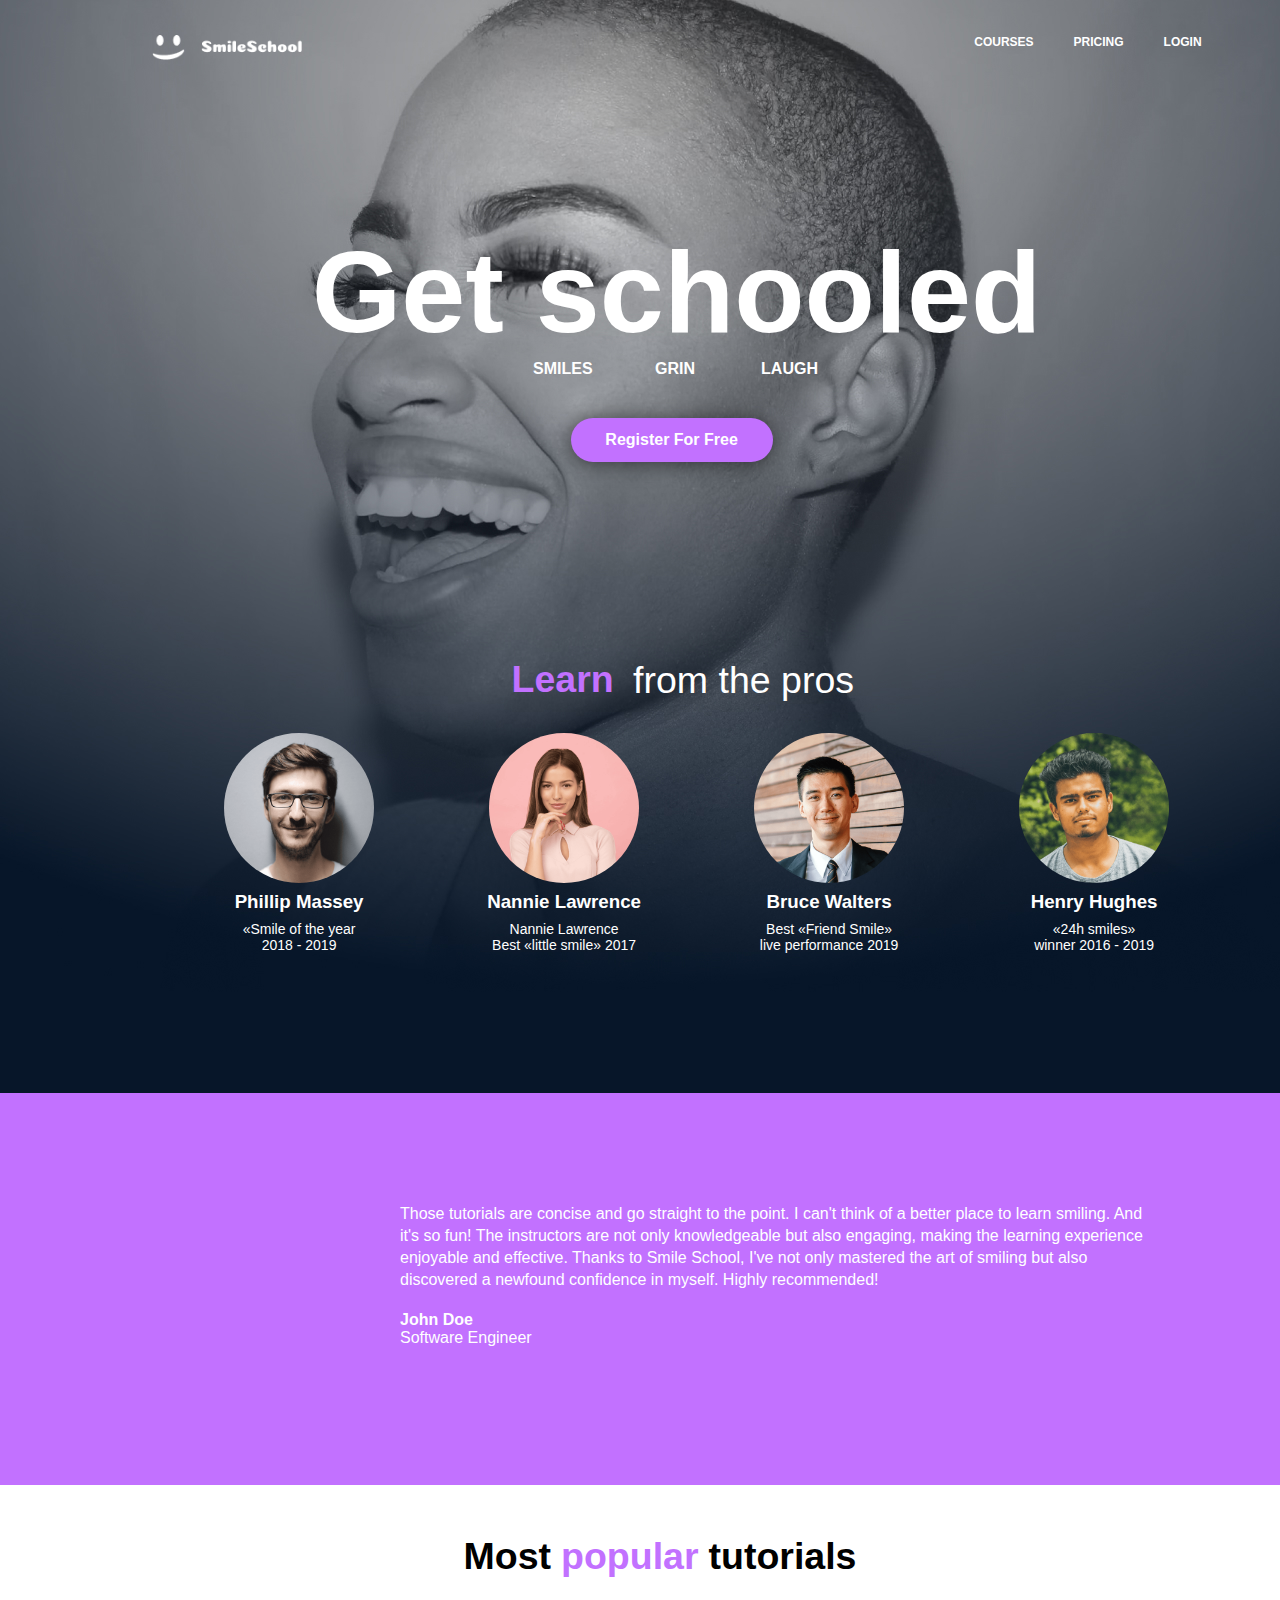
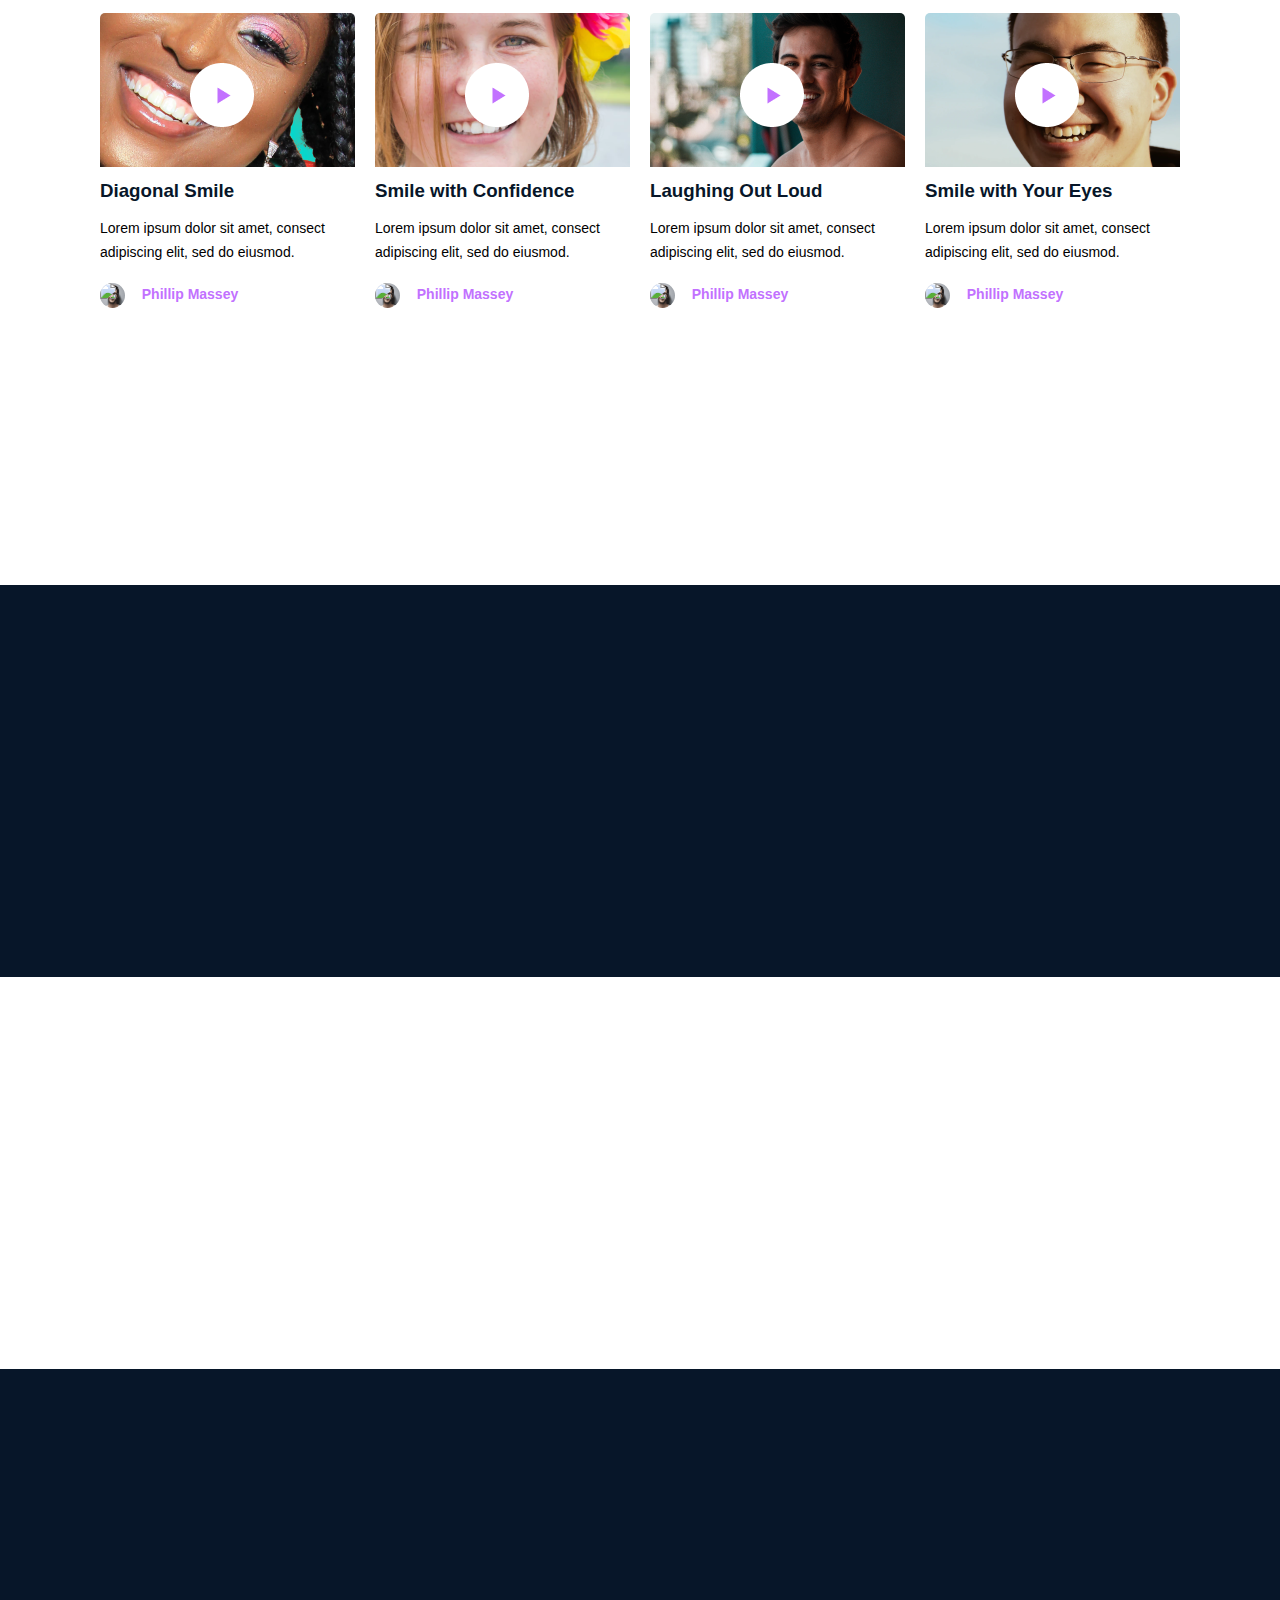
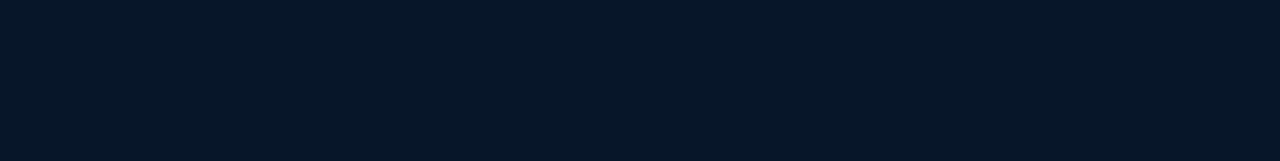
==== commit 031e2f11: "updated tutorials, star rating" ====
--- a/css_advanced/index.html
+++ b/css_advanced/index.html
@@ -147,10 +147,17 @@
                   <img src="img/phillip-massey.png" alt="Phillip Massey" />
                 </div>
                 <div id="tutorial-1-author-name">
-                  <p>Paul Massey</p>
-                </div>
-              </div>
-              <div id="tutorial-1-start-rating-play-time-container"></div>
+                  <p>Phillip Massey</p>
+                </div>
+              </div>
+              <div id="tutorial-1-star-rating-play-time-container">
+                <div id="tutorial-1-star-rating">
+                  <img src="img/star-rating.png" alt="Star Rating" />
+                </div>
+                <div id="tutorial-1-play-time">
+                  <p>3:45</p>
+                </div>
+              </div>
             </div>
             <div id="tutorial-2-container">
               <div id="tutorial-2-video-thumbnail">
@@ -169,8 +176,14 @@
                   eiusmod.
                 </p>
               </div>
-              <div id="tutorial-2-author-name-container"></div>
-              <div id="tutorial-2-start-rating-play-time-container"></div>
+              <div id="tutorial-2-author-name-container">
+                <div id="tutorial-2-author-image">
+                  <img src="img/phillip-massey.png" alt="Phillip Massey" />
+                </div>
+                <div id="tutorial-2-author-name">
+                  <p>Phillip Massey</p>
+                </div>
+              </div>
             </div>
             <div id="tutorial-3-container">
               <div id="tutorial-3-video-thumbnail">
@@ -189,8 +202,14 @@
                   eiusmod.
                 </p>
               </div>
-              <div id="tutorial-3-author-name-container"></div>
-              <div id="tutorial-3-start-rating-play-time-container"></div>
+              <div id="tutorial-3-author-name-container">
+                <div id="tutorial-3-author-image">
+                  <img src="img/phillip-massey.png" alt="Phillip Massey" />
+                </div>
+                <div id="tutorial-3-author-name">
+                  <p>Phillip Massey</p>
+                </div>
+              </div>
             </div>
             <div id="tutorial-4-container">
               <div id="tutorial-4-video-thumbnail">
@@ -209,8 +228,14 @@
                   eiusmod.
                 </p>
               </div>
-              <div id="tutorial-4-author-name-container"></div>
-              <div id="tutorial-4-start-rating-play-time-container"></div>
+              <div id="tutorial-4-author-name-container">
+                <div id="tutorial-4-author-image">
+                  <img src="img/phillip-massey.png" alt="Phillip Massey" />
+                </div>
+                <div id="tutorial-4-author-name">
+                  <p>Phillip Massey</p>
+                </div>
+              </div>
             </div>
           </div>
         </div>
--- a/css_advanced/styles.css
+++ b/css_advanced/styles.css
@@ -479,7 +479,7 @@
 
 .most-popular-tutorials-container {
   width: auto;
-  height: 500px;
+  height: 700px;
   top: 1093px;
   gap: 0px;
   opacity: 1;
@@ -605,14 +605,25 @@
   position: absolute;
 }
 
-#tutorial-1-container #tutorial-1-start-rating-play-time-container {
-  width: 30px;
+#tutorial-1-container #tutorial-1-star-rating-play-time-container {
+  display: flex;
+  justify-content: space-between;
+  align-items: center;
+  width: 107px;
   height: 30px;
   top: 261px;
   left: 13px;
-  gap: 0px;
-  opacity: 0px;
-  position: absolute;
+  opacity: 0;
+  position: absolute;
+}
+
+#tutorial-1-container #tutorial-1-star-rating img {
+  src: "img/rating.png"; /* Adjust the path to your image file */
+}
+
+#tutorial-1-container #tutorial-1-play-time {
+  flex: 0 0 auto;
+  margin-left: auto;
 }
 
 #tutorial-1-container #tutorial-1-author-name-container {
@@ -628,7 +639,7 @@
   width: 100px; /* Adjusted for the name element */
   height: 30px;
   opacity: 1; /* Assuming you want these elements to be invisible initially */
-  margin-left: 0px; /* Adds spacing between image and name, if needed */
+  margin-left: 15px; /* Adds spacing between image and name, if needed */
   font-family: "Source Sans Pro", sans-serif;
   font-size: 14px;
   font-weight: 700;
@@ -649,16 +660,6 @@
   left: -50px;
 }
 
-#tutorial-1-container #tutorial-1-star-rating {
-  width: 107px;
-  height: 15px;
-  top: 305px;
-  left: 13px;
-  gap: 0px;
-  opacity: 0px;
-  position: absolute;
-}
-
 #tutorial-1-container #tutorial-1-video-play-time {
   width: 34px;
   height: 27px;
@@ -747,7 +748,7 @@
   width: 100px; /* Adjusted for the name element */
   height: 30px;
   opacity: 1; /* Assuming you want these elements to be invisible initially */
-  margin-left: 0px; /* Adds spacing between image and name, if needed */
+  margin-left: 15px; /* Adds spacing between image and name, if needed */
   font-family: "Source Sans Pro", sans-serif;
   font-size: 14px;
   font-weight: 700;
@@ -768,6 +769,18 @@
   left: -50px;
 }
 
+#tutorial-2-container #tutorial-2-star-rating-play-time-container {
+  display: flex;
+  justify-content: space-between;
+  align-items: center;
+  width: 107px;
+  height: 30px;
+  top: 261px;
+  left: 13px;
+  opacity: 0;
+  position: absolute;
+}
+
 #tutorial-3-container {
   width: 255px;
   height: 255px;
@@ -842,7 +855,7 @@
   width: 100px; /* Adjusted for the name element */
   height: 30px;
   opacity: 1; /* Assuming you want these elements to be invisible initially */
-  margin-left: 0px; /* Adds spacing between image and name, if needed */
+  margin-left: 15px; /* Adds spacing between image and name, if needed */
   font-family: "Source Sans Pro", sans-serif;
   font-size: 14px;
   font-weight: 700;
@@ -863,6 +876,18 @@
   left: -50px;
 }
 
+#tutorial-3-container #tutorial-3-star-rating-play-time-container {
+  display: flex;
+  justify-content: space-between;
+  align-items: center;
+  width: 107px;
+  height: 30px;
+  top: 261px;
+  left: 13px;
+  opacity: 0;
+  position: absolute;
+}
+
 #tutorial-4-container {
   width: 255px;
   height: 255px;
@@ -924,7 +949,6 @@
   margin: 40px 0 20px 40px; /*Shorthand for margin-top, margin-right, margin-bottom, and margin-left */
 }
 
-
 #tutorial-4-container #tutorial-4-author-name-container {
   display: flex; /* Makes it a flex container */
   align-items: center; /* Centers items vertically */
@@ -938,7 +962,7 @@
   width: 100px; /* Adjusted for the name element */
   height: 30px;
   opacity: 1; /* Assuming you want these elements to be invisible initially */
-  margin-left: 0px; /* Adds spacing between image and name, if needed */
+  margin-left: 15px; /* Adds spacing between image and name, if needed */
   font-family: "Source Sans Pro", sans-serif;
   font-size: 14px;
   font-weight: 700;
@@ -957,3 +981,16 @@
   overflow: hidden; /* Optional: hide overflow for circular images */
   background-repeat: no-repeat; /* Prevent the image from repeating */
   left: -50px;
+}
+
+#tutorial-4-container #tutorial-4-star-rating-play-time-container {
+  display: flex;
+  justify-content: space-between;
+  align-items: center;
+  width: 107px;
+  height: 30px;
+  top: 261px;
+  left: 13px;
+  opacity: 0;
+  position: absolute;
+}
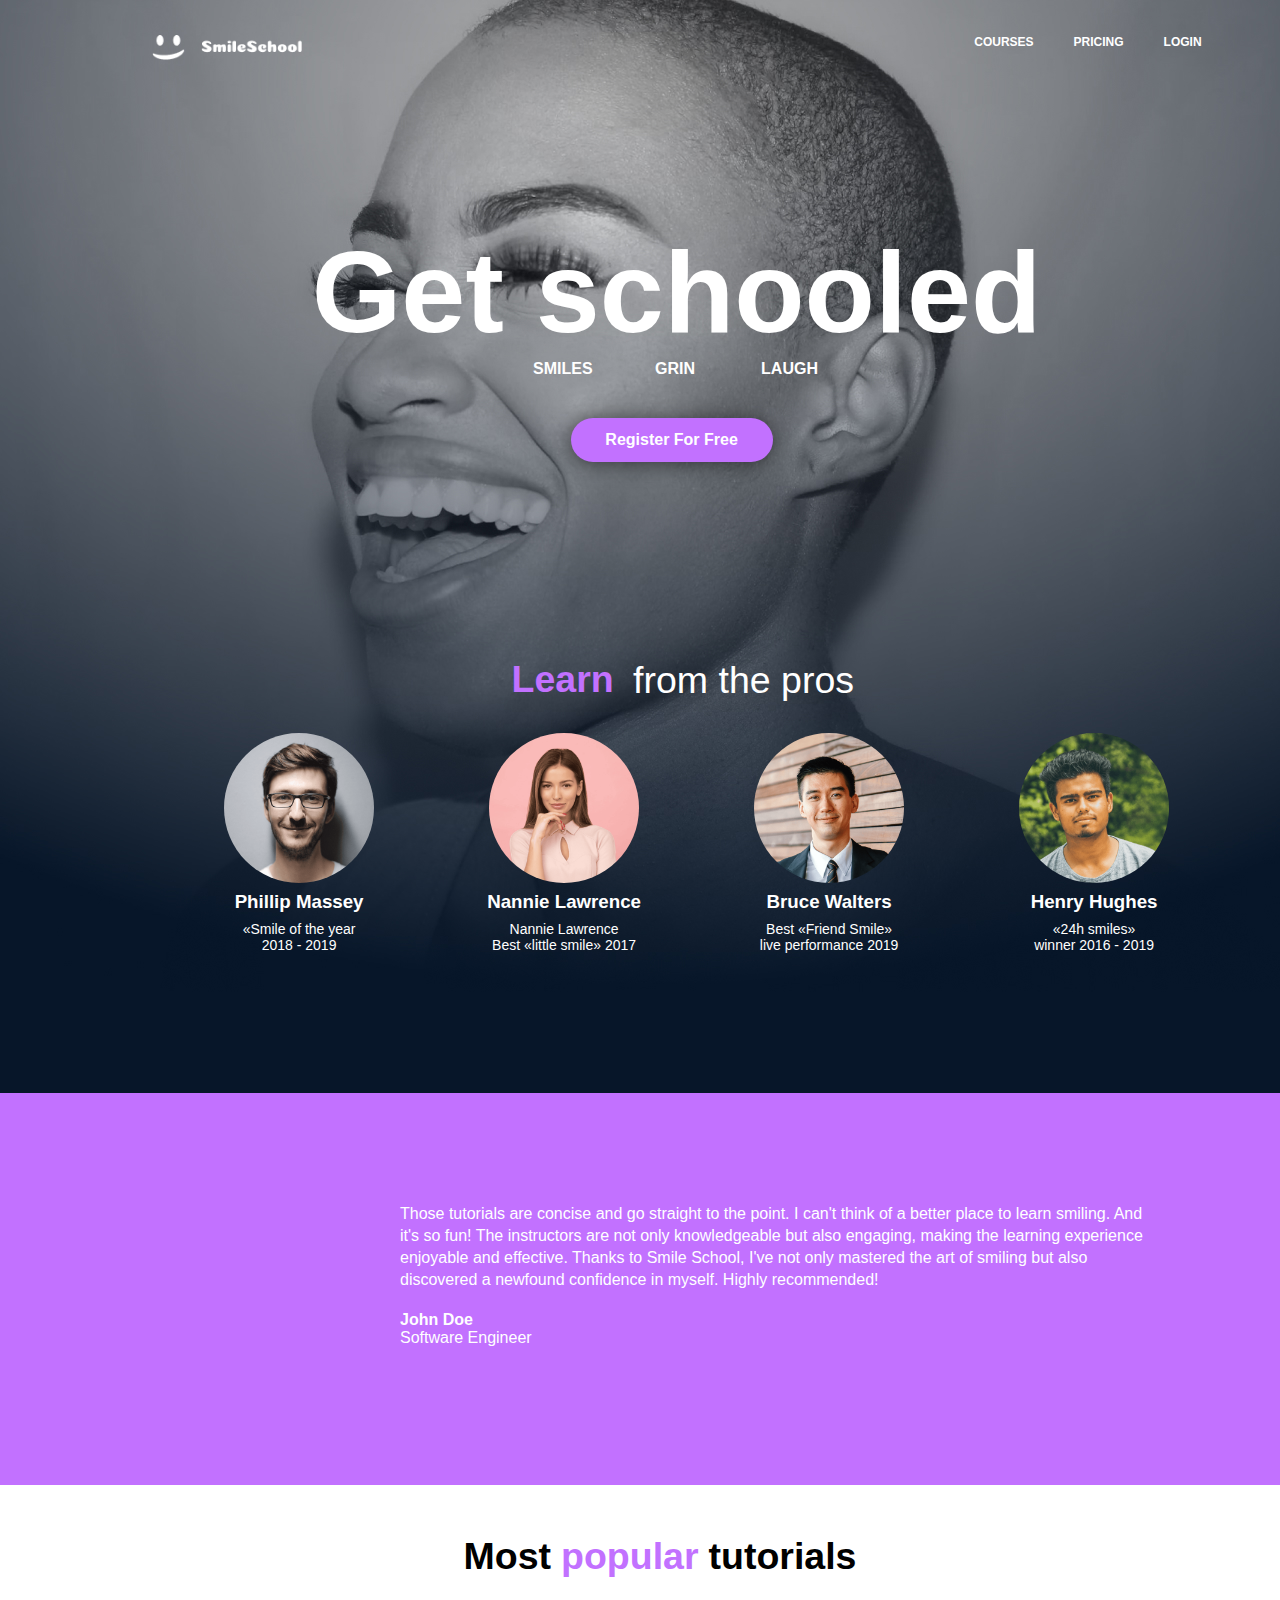
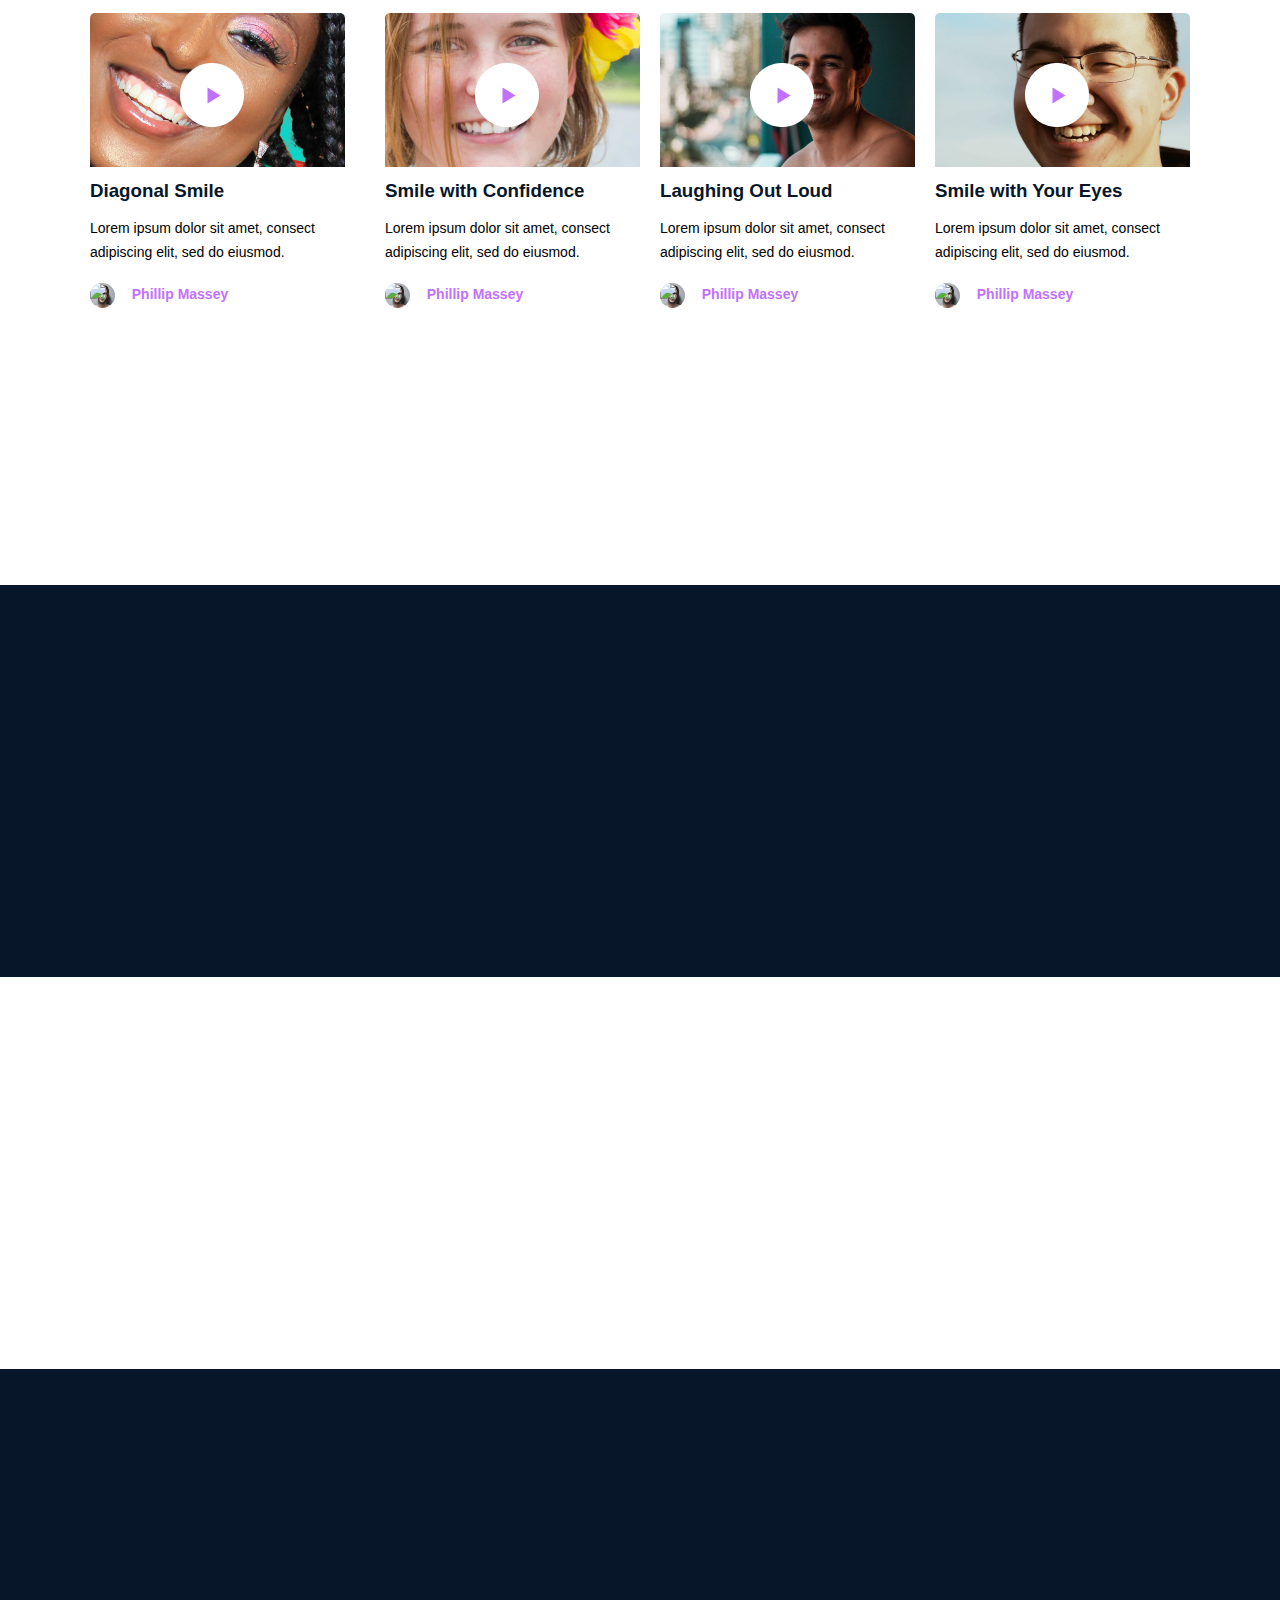
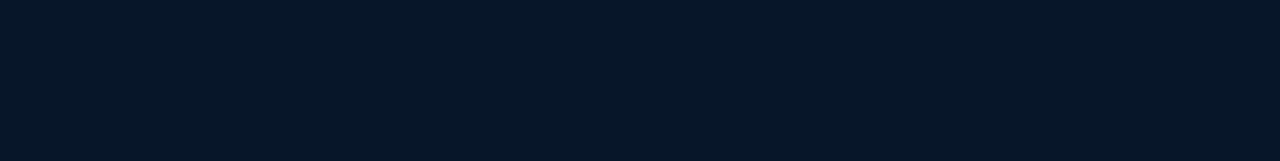
==== commit c4f4aa6d: "updated rating, and time" ====
--- a/css_advanced/index.html
+++ b/css_advanced/index.html
@@ -150,15 +150,11 @@
                   <p>Phillip Massey</p>
                 </div>
               </div>
-              <div id="tutorial-1-star-rating-play-time-container">
-                <div id="tutorial-1-star-rating">
-                  <img src="img/star-rating.png" alt="Star Rating" />
-                </div>
-                <div id="tutorial-1-play-time">
-                  <p>3:45</p>
-                </div>
-              </div>
-            </div>
+            </div>
+
+            <div id="tutorial-1-start-rating-play-time-container">
+            </div>
+
             <div id="tutorial-2-container">
               <div id="tutorial-2-video-thumbnail">
                 <div id="tutorial-2-video-player">
@@ -176,6 +172,7 @@
                   eiusmod.
                 </p>
               </div>
+
               <div id="tutorial-2-author-name-container">
                 <div id="tutorial-2-author-image">
                   <img src="img/phillip-massey.png" alt="Phillip Massey" />
--- a/css_advanced/styles.css
+++ b/css_advanced/styles.css
@@ -605,7 +605,7 @@
   position: absolute;
 }
 
-#tutorial-1-container #tutorial-1-star-rating-play-time-container {
+#tutorial-1-container #tutorial-1-start-rating-play-time-container {
   display: flex;
   justify-content: space-between;
   align-items: center;
@@ -615,15 +615,18 @@
   left: 13px;
   opacity: 0;
   position: absolute;
+  background-color: aqua;
 }
 
 #tutorial-1-container #tutorial-1-star-rating img {
   src: "img/rating.png"; /* Adjust the path to your image file */
+  opacity: 1;
 }
 
 #tutorial-1-container #tutorial-1-play-time {
   flex: 0 0 auto;
   margin-left: auto;
+  opacity: 1;
 }
 
 #tutorial-1-container #tutorial-1-author-name-container {
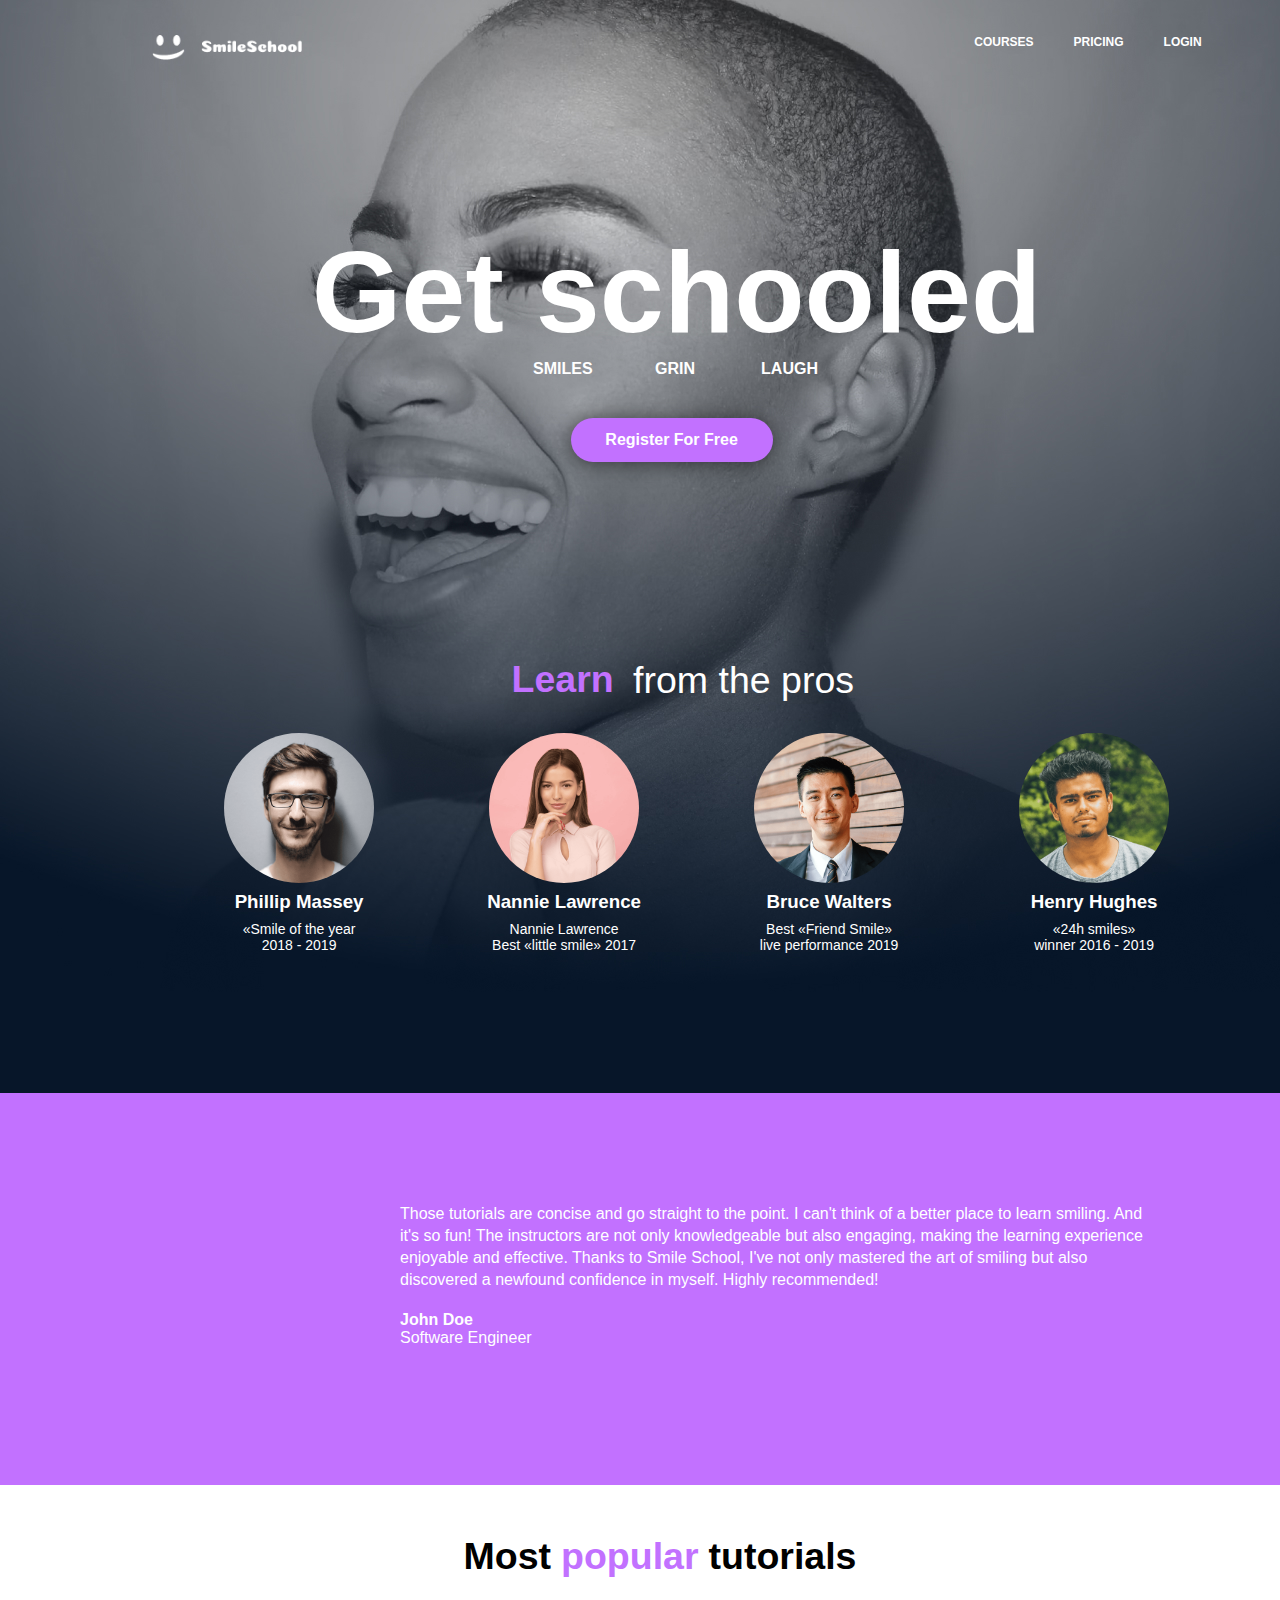
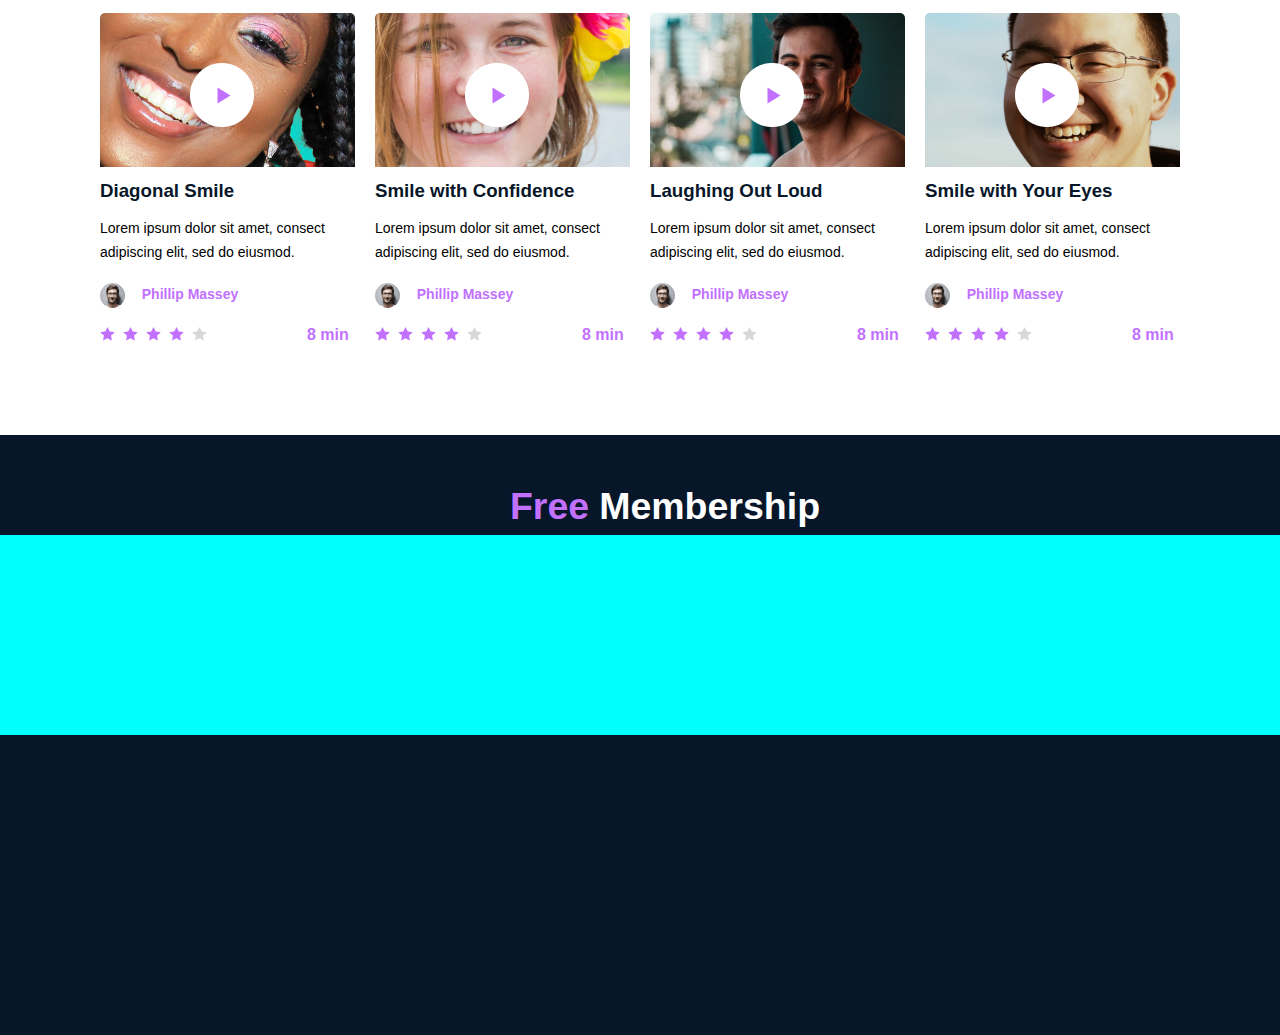
==== commit 7e927923: "updated membership" ====
--- a/css_advanced/index.html
+++ b/css_advanced/index.html
@@ -143,16 +143,19 @@
                 </p>
               </div>
               <div id="tutorial-1-author-name-container">
-                <div id="tutorial-1-author-image">
-                  <img src="img/phillip-massey.png" alt="Phillip Massey" />
-                </div>
+                <div id="tutorial-1-author-image"></div>
                 <div id="tutorial-1-author-name">
                   <p>Phillip Massey</p>
                 </div>
               </div>
-            </div>
-
-            <div id="tutorial-1-start-rating-play-time-container">
+              <div id="tutorial-1-star-rating-play-time-container">
+                <div id="tutorial-1-star-rating">
+                  <img src="img/rating.png" alt="Star Rating" />
+                </div>
+                <div id="tutorial-1-play-time">
+                  <p>8 min</p>
+                </div>
+              </div>
             </div>
 
             <div id="tutorial-2-container">
@@ -174,11 +177,17 @@
               </div>
 
               <div id="tutorial-2-author-name-container">
-                <div id="tutorial-2-author-image">
-                  <img src="img/phillip-massey.png" alt="Phillip Massey" />
-                </div>
+                <div id="tutorial-2-author-image"></div>
                 <div id="tutorial-2-author-name">
                   <p>Phillip Massey</p>
+                </div>
+              </div>
+              <div id="tutorial-2-star-rating-play-time-container">
+                <div id="tutorial-2-star-rating">
+                  <img src="img/rating.png" alt="Star Rating" />
+                </div>
+                <div id="tutorial-2-play-time">
+                  <p>8 min</p>
                 </div>
               </div>
             </div>
@@ -200,11 +209,17 @@
                 </p>
               </div>
               <div id="tutorial-3-author-name-container">
-                <div id="tutorial-3-author-image">
-                  <img src="img/phillip-massey.png" alt="Phillip Massey" />
-                </div>
+                <div id="tutorial-3-author-image"></div>
                 <div id="tutorial-3-author-name">
                   <p>Phillip Massey</p>
+                </div>
+              </div>
+              <div id="tutorial-3-star-rating-play-time-container">
+                <div id="tutorial-3-star-rating">
+                  <img src="img/rating.png" alt="Star Rating" />
+                </div>
+                <div id="tutorial-3-play-time">
+                  <p>8 min</p>
                 </div>
               </div>
             </div>
@@ -226,20 +241,43 @@
                 </p>
               </div>
               <div id="tutorial-4-author-name-container">
-                <div id="tutorial-4-author-image">
-                  <img src="img/phillip-massey.png" alt="Phillip Massey" />
-                </div>
+                <div id="tutorial-4-author-image"></div>
                 <div id="tutorial-4-author-name">
                   <p>Phillip Massey</p>
                 </div>
               </div>
-            </div>
-          </div>
-        </div>
-      </div>
-      <div class="membership-container"></div>
-      <div class="faq-container"></div>
-      <div class="footer-container"></div>
+              <div id="tutorial-4-star-rating-play-time-container">
+                <div id="tutorial-4-star-rating">
+                  <img src="img/rating.png" alt="Star Rating" />
+                </div>
+                <div id="tutorial-4-play-time">
+                  <p>8 min</p>
+                </div>
+              </div>
+            </div>
+          </div>
+        </div>
+      </div>
+      <div class="membership-container">
+               <div id="membership-container-container-title">
+            <div id="membership-container-title-free">
+              <h2>Free</h2>
+            </div>
+            <div id="membership-container-title-membership">
+              <h2>Membership</h2>
+            </div>
+          </div>
+          <div class="membership-container-options-grid">
+            <div id="membership-container-options-grid-option-1">
+        
+            </div>
+                        </div>
+          </div>
+        </div>
+      </div>
+          </div>
+        </div>
+      </div>
     </div>
   </body>
 </html>
--- a/css_advanced/styles.css
+++ b/css_advanced/styles.css
@@ -133,35 +133,6 @@
   opacity: 1; /* Set opacity to 1 to make the container fully visible */
 }
 
-.membership-container {
-  width: auto;
-  height: 392px;
-  top: 1093px;
-  left: -1px;
-  gap: 0px;
-  opacity: 1; /* Set opacity to 1 to make the container fully visible */
-  background: #071629; /* Add background color */
-}
-
-.faq-container {
-  width: auto;
-  height: 392px;
-  top: 1093px;
-  left: -1px;
-  gap: 0px;
-  opacity: 1; /* Set opacity to 1 to make the container fully visible */
-}
-
-.footer-container {
-  width: auto;
-  height: 392px;
-  top: 1093px;
-  left: -1px;
-  gap: 0px;
-  opacity: 1; /* Set opacity to 1 to make the container fully visible */
-  background: #071629; /* Add background color */
-}
-
 a {
   font-family: "Source Sans Pro", sans-serif;
   text-decoration: none; /* Remove underline from links */
@@ -479,7 +450,7 @@
 
 .most-popular-tutorials-container {
   width: auto;
-  height: 700px;
+  height: 550px;
   top: 1093px;
   gap: 0px;
   opacity: 1;
@@ -605,28 +576,30 @@
   position: absolute;
 }
 
-#tutorial-1-container #tutorial-1-start-rating-play-time-container {
-  display: flex;
-  justify-content: space-between;
+#tutorial-1-container #tutorial-1-star-rating-play-time-container {
+  display: flex;
   align-items: center;
-  width: 107px;
+  width: 400px;
   height: 30px;
-  top: 261px;
-  left: 13px;
-  opacity: 0;
-  position: absolute;
-  background-color: aqua;
-}
-
-#tutorial-1-container #tutorial-1-star-rating img {
-  src: "img/rating.png"; /* Adjust the path to your image file */
+  top: 310px;
+  left: 0px;
+  opacity: 1;
+  position: absolute;
+}
+
+#tutorial-1-container #tutorial-1-star-rating {
   opacity: 1;
 }
 
 #tutorial-1-container #tutorial-1-play-time {
-  flex: 0 0 auto;
-  margin-left: auto;
-  opacity: 1;
+  opacity: 1;
+  color: #c271ff;
+  font-weight: 700;
+  width: auto;
+  font-family: "Source Sans Pro", sans-serif;
+  float: right;
+  margin-top: -5px;
+  margin-left: 100px;
 }
 
 #tutorial-1-container #tutorial-1-author-name-container {
@@ -774,14 +747,28 @@
 
 #tutorial-2-container #tutorial-2-star-rating-play-time-container {
   display: flex;
-  justify-content: space-between;
   align-items: center;
-  width: 107px;
+  width: 400px;
   height: 30px;
-  top: 261px;
-  left: 13px;
-  opacity: 0;
-  position: absolute;
+  top: 310px;
+  left: 0px;
+  opacity: 1;
+  position: absolute;
+}
+
+#tutorial-2-container #tutorial-2-star-rating {
+  opacity: 1;
+}
+
+#tutorial-2-container #tutorial-2-play-time {
+  opacity: 1;
+  color: #c271ff;
+  font-weight: 700;
+  width: auto;
+  font-family: "Source Sans Pro", sans-serif;
+  float: right;
+  margin-top: -5px;
+  margin-left: 100px;
 }
 
 #tutorial-3-container {
@@ -881,14 +868,28 @@
 
 #tutorial-3-container #tutorial-3-star-rating-play-time-container {
   display: flex;
-  justify-content: space-between;
   align-items: center;
-  width: 107px;
+  width: 400px;
   height: 30px;
-  top: 261px;
-  left: 13px;
-  opacity: 0;
-  position: absolute;
+  top: 310px;
+  left: 0px;
+  opacity: 1;
+  position: absolute;
+}
+
+#tutorial-3-container #tutorial-3-star-rating {
+  opacity: 1;
+}
+
+#tutorial-3-container #tutorial-3-play-time {
+  opacity: 1;
+  color: #c271ff;
+  font-weight: 700;
+  width: auto;
+  font-family: "Source Sans Pro", sans-serif;
+  float: right;
+  margin-top: -5px;
+  margin-left: 100px;
 }
 
 #tutorial-4-container {
@@ -988,12 +989,104 @@
 
 #tutorial-4-container #tutorial-4-star-rating-play-time-container {
   display: flex;
-  justify-content: space-between;
   align-items: center;
-  width: 107px;
+  width: 400px;
   height: 30px;
-  top: 261px;
-  left: 13px;
-  opacity: 0;
-  position: absolute;
-}
+  top: 310px;
+  left: 0px;
+  opacity: 1;
+  position: absolute;
+}
+
+#tutorial-4-container #tutorial-4-star-rating {
+  opacity: 1;
+}
+
+#tutorial-4-container #tutorial-4-play-time {
+  opacity: 1;
+  color: #c271ff;
+  font-weight: 700;
+  width: auto;
+  font-family: "Source Sans Pro", sans-serif;
+  float: right;
+  margin-top: -5px;
+  margin-left: 100px;
+}
+
+.membership-container {
+  width: auto;
+  height: 600px;
+  top: 1093px;
+  gap: 0px;
+  opacity: 1;
+  background-color: #071629;
+  justify-content: center;
+  align-items: center;
+}
+
+#membership-container-membership-content {
+  width: 1440;
+  height: 400px;
+  top: 0px;
+  gap: 0px;
+  opacity: 1;
+  position: relative;
+  left: 20px;
+  right: 50px;
+  background-color: aqua;
+}
+
+#membership-container-container-title {
+  line-height: 40.22px;
+  text-align: center;
+  width: 50%;
+  height: 40px;
+  position: relative;
+  display: flex;
+  align-items: center;
+  justify-content: center;
+  gap: 10px;
+  left: 345px;
+  font-weight: 300 !important;
+  top: 20px;
+}
+
+#membership-container-title-free {
+  width: auto;
+  height: 40px;
+  font-size: 25px;
+  font-weight: 500;
+  color: #c271ff;
+}
+#membership-container-title-membership {
+  width: auto;
+  height: 40px;
+  font-size: 25px;
+  font-weight: 500;
+  color: white;
+}
+
+.membership-container-options-grid {
+  line-height: 40.22px;
+  text-align: center;
+  width: 100%;
+  height: 200px;
+  margin-top: 60px;
+  display: flex;
+  align-items: center;
+  justify-content: center;
+  gap: 20px;
+  background-color: aqua;
+}
+
+.membership-container-options-grid-option-1,
+.membership-container-options-grid-option-2,
+.membership-container-options-grid-option-3,
+.membership-container-options-grid-option-4 {
+  width: 200px;
+  height: 300px;
+  gap: 20px;
+  opacity: 1;
+  z-index: 3;
+  background-color: rgb(45, 109, 149);
+}
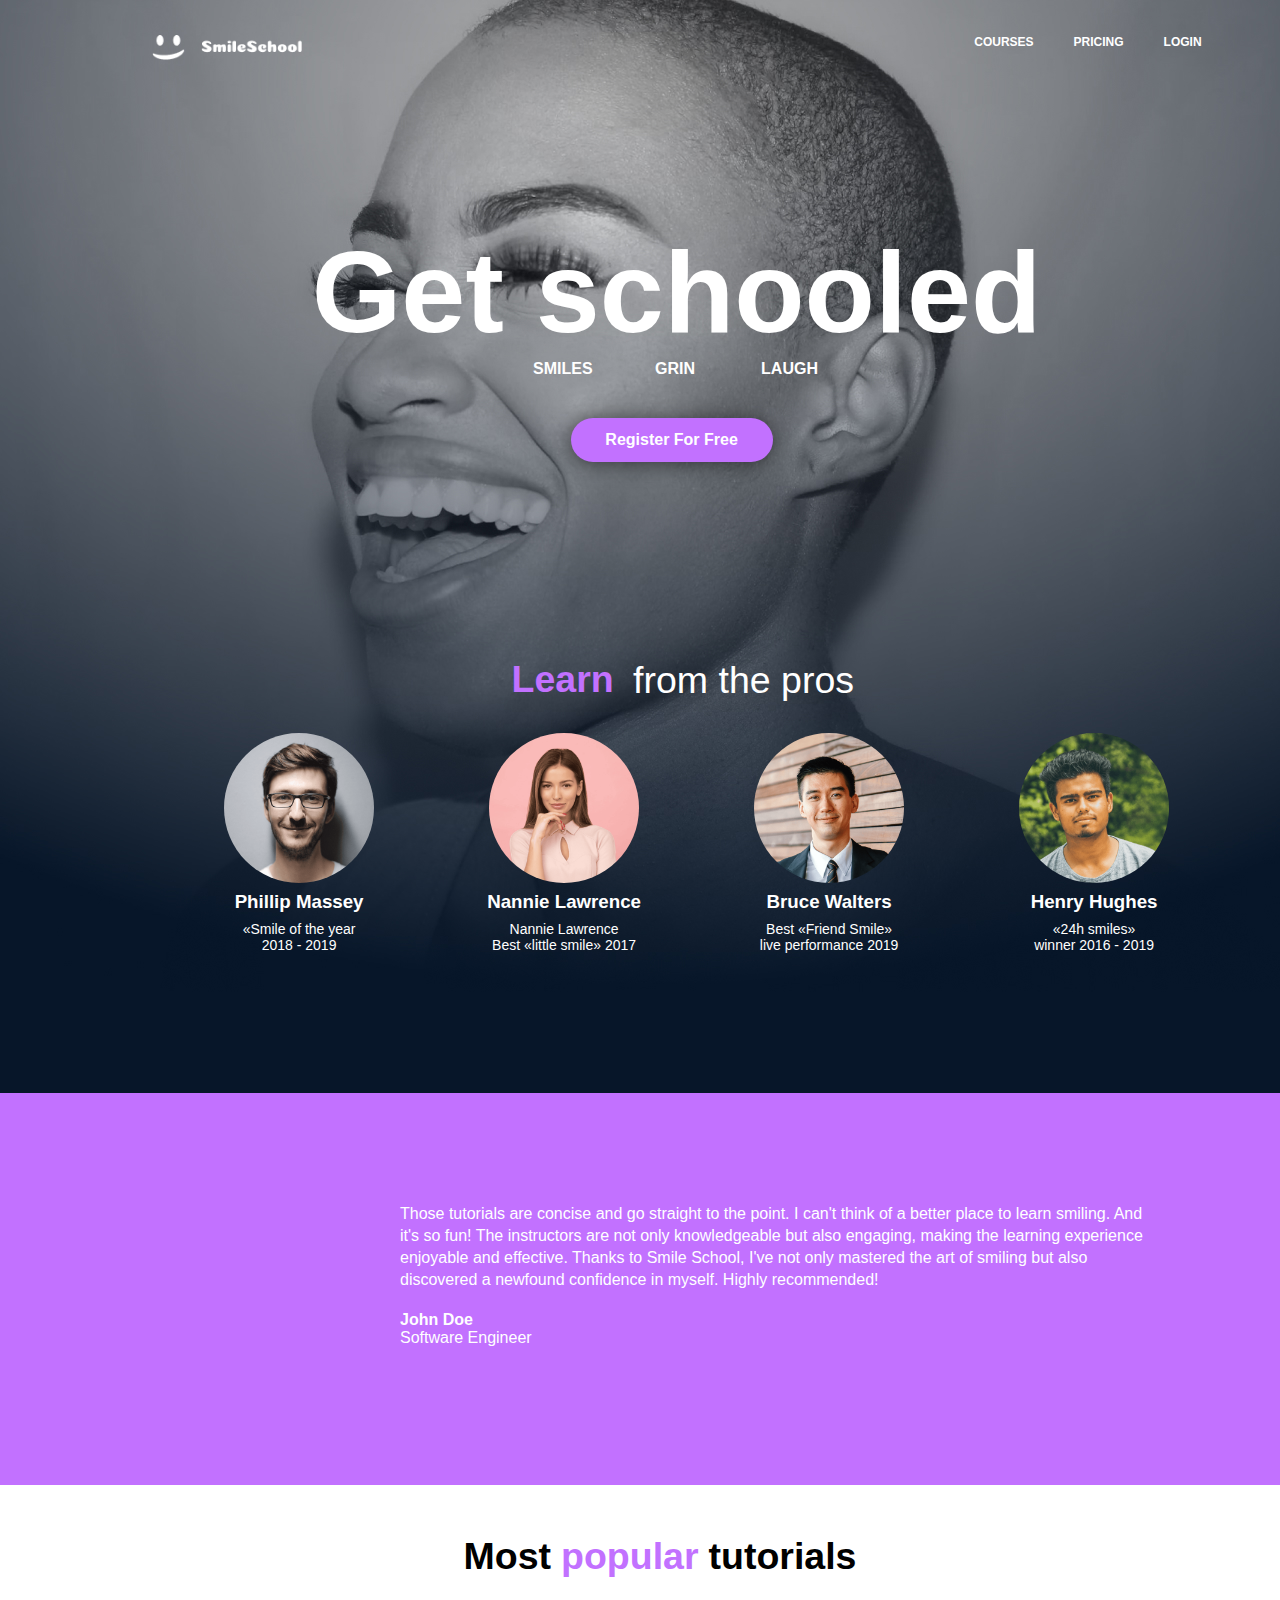
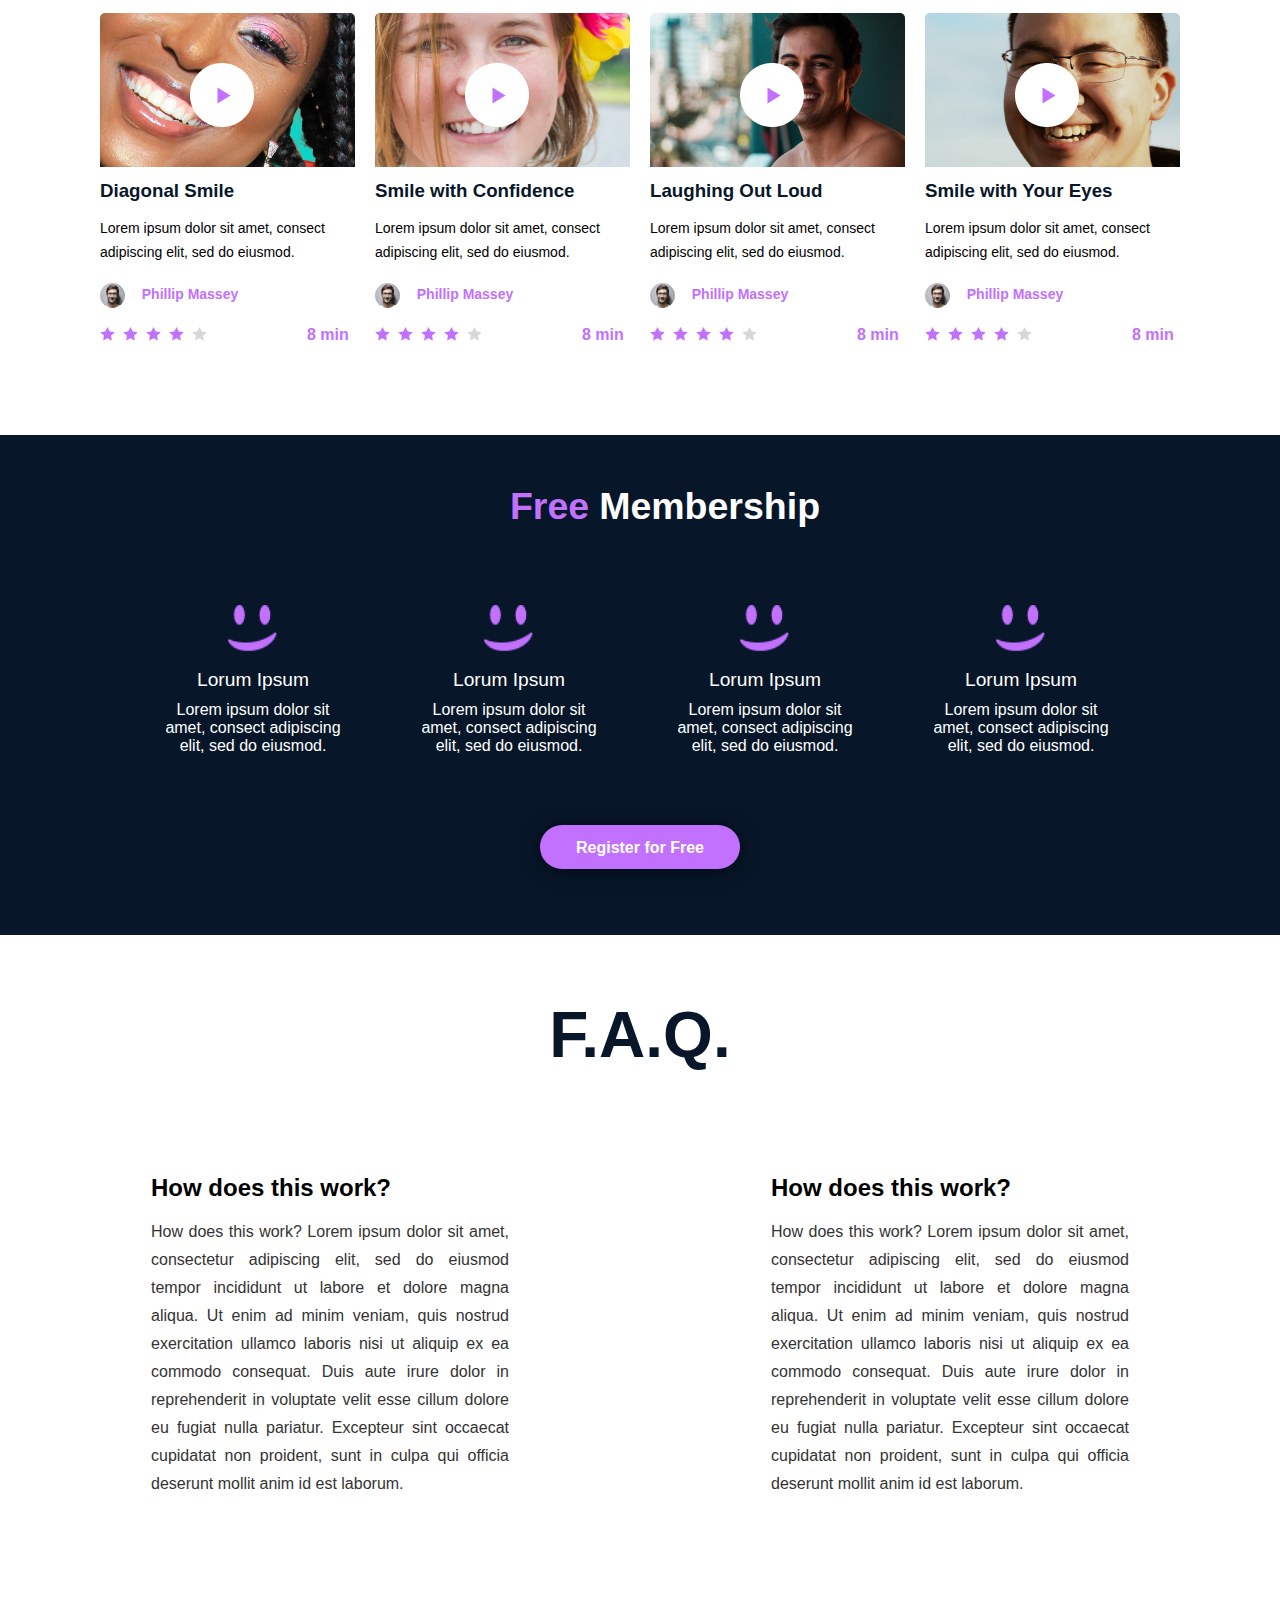
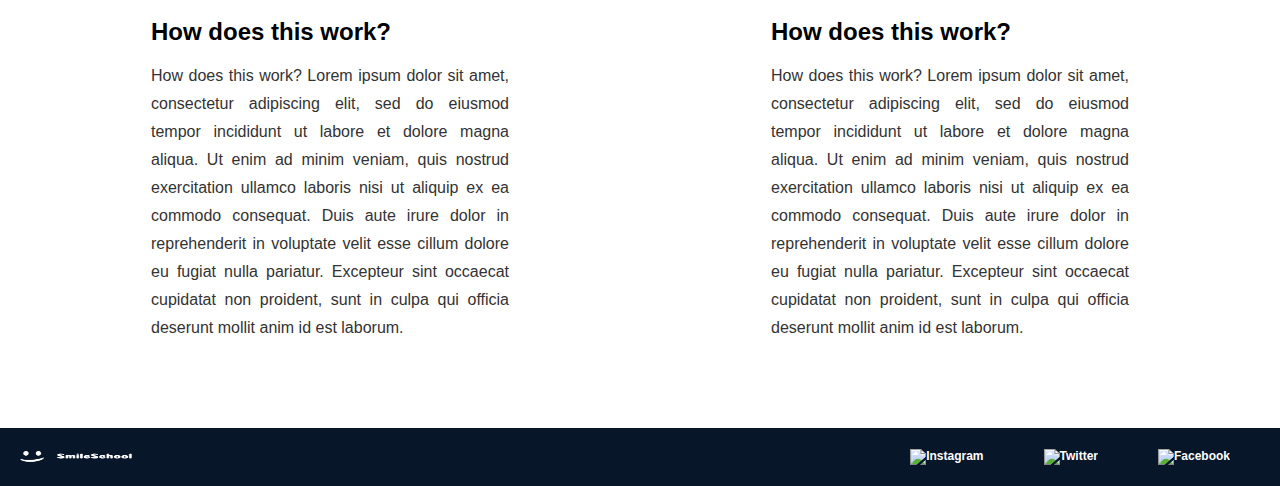
==== commit 3eab52a5: "updated membership, and faq" ====
--- a/css_advanced/index.html
+++ b/css_advanced/index.html
@@ -259,7 +259,7 @@
         </div>
       </div>
       <div class="membership-container">
-               <div id="membership-container-container-title">
+          <div id="membership-container-container-title">
             <div id="membership-container-title-free">
               <h2>Free</h2>
             </div>
@@ -267,11 +267,82 @@
               <h2>Membership</h2>
             </div>
           </div>
-          <div class="membership-container-options-grid">
-            <div id="membership-container-options-grid-option-1">
-        
-            </div>
-                        </div>
+        <div class="membership-options-container">
+           <div id="membership-container-membership-option-1" class="option">
+             <div class="icon">
+        <img src="img/faq-icon-purple-smile.png" alt="Icon">
+      </div>
+      <div class="title">Lorum Ipsum</div>
+      <div class="description">Lorem ipsum dolor sit amet, consect adipiscing elit, sed do eiusmod.</div>
+           </div>
+           <div id="membership-container-membership-option-2" class="option">
+             <div class="icon">
+        <img src="img/faq-icon-purple-smile.png" alt="Icon">
+      </div>
+      <div class="title">Lorum Ipsum</div>
+      <div class="description">Lorem ipsum dolor sit amet, consect adipiscing elit, sed do eiusmod.</div>
+           </div>
+           <div id="membership-container-membership-option-3" class="option">
+             <div class="icon">
+        <img src="img/faq-icon-purple-smile.png" alt="Icon">
+      </div>
+      <div class="title">Lorum Ipsum</div>
+      <div class="description">Lorem ipsum dolor sit amet, consect adipiscing elit, sed do eiusmod.</div>
+           </div>
+           <div id="membership-container-membership-option-4" class="option">
+             <div class="icon">
+        <img src="img/faq-icon-purple-smile.png" alt="Icon">
+      </div>
+      <div class="title">Lorum Ipsum</div>
+      <div class="description">Lorem ipsum dolor sit amet, consect adipiscing elit, sed do eiusmod.</div>
+           </div>
+        </div>
+        <div class="membership-options-select-membership">
+           <div class="membership-options-select-membership">
+            <button class="membership-options-select-membership-button">Register for Free</button>
+           </div>
+        </div>
+          </div>
+          <div class="faq-container">
+            <div class="faq-title">
+              <h1>F.A.Q.</h1>
+            </div>
+  <div class="faq-row">
+    <div id="faq-column-1" class="faq-column">
+      <h3>How does this work?</h3>
+      <p>How does this work?
+Lorem ipsum dolor sit amet, consectetur adipiscing elit, sed do eiusmod tempor incididunt ut labore et dolore magna aliqua. Ut enim ad minim veniam, quis nostrud exercitation ullamco laboris nisi ut aliquip ex ea commodo consequat. Duis aute irure dolor in reprehenderit in voluptate velit esse cillum dolore eu fugiat nulla pariatur. Excepteur sint occaecat cupidatat non proident, sunt in culpa qui officia deserunt mollit anim id est laborum.</p>
+    </div>
+    <div id="faq-column-2" class="faq-column">
+      <h3>How does this work?</h3>
+      <p>How does this work?
+Lorem ipsum dolor sit amet, consectetur adipiscing elit, sed do eiusmod tempor incididunt ut labore et dolore magna aliqua. Ut enim ad minim veniam, quis nostrud exercitation ullamco laboris nisi ut aliquip ex ea commodo consequat. Duis aute irure dolor in reprehenderit in voluptate velit esse cillum dolore eu fugiat nulla pariatur. Excepteur sint occaecat cupidatat non proident, sunt in culpa qui officia deserunt mollit anim id est laborum.</p>
+    </div>
+  </div>
+  <div class="faq-row">
+    <div id="faq-column-3" class="faq-column">
+      <h3>How does this work?</h3>
+      <p>How does this work?
+Lorem ipsum dolor sit amet, consectetur adipiscing elit, sed do eiusmod tempor incididunt ut labore et dolore magna aliqua. Ut enim ad minim veniam, quis nostrud exercitation ullamco laboris nisi ut aliquip ex ea commodo consequat. Duis aute irure dolor in reprehenderit in voluptate velit esse cillum dolore eu fugiat nulla pariatur. Excepteur sint occaecat cupidatat non proident, sunt in culpa qui officia deserunt mollit anim id est laborum.</p>
+    </div>
+    <div id="faq-column-4" class="faq-column">
+      <h3>How does this work?</h3>
+      <p>How does this work?
+Lorem ipsum dolor sit amet, consectetur adipiscing elit, sed do eiusmod tempor incididunt ut labore et dolore magna aliqua. Ut enim ad minim veniam, quis nostrud exercitation ullamco laboris nisi ut aliquip ex ea commodo consequat. Duis aute irure dolor in reprehenderit in voluptate velit esse cillum dolore eu fugiat nulla pariatur. Excepteur sint occaecat cupidatat non proident, sunt in culpa qui officia deserunt mollit anim id est laborum.</p>
+    </div>
+  </div>
+</div>
+
+<div class="footer-container">
+  <div class="logo-div">
+    <img src="img/smile-school-logo.png" alt="Logo">
+  </div>
+  <div class="social-icons">
+    <a href="#"><img src="img/facebook-icon.png" alt="Facebook"></a>
+    <a href="#"><img src="img/twitter-icon.png" alt="Twitter"></a>
+    <a href="#"><img src="img/instagram-icon.png" alt="Instagram"></a>
+  </div>
+</div>
           </div>
         </div>
       </div>
--- a/css_advanced/styles.css
+++ b/css_advanced/styles.css
@@ -1015,7 +1015,7 @@
 
 .membership-container {
   width: auto;
-  height: 600px;
+  height: 500px;
   top: 1093px;
   gap: 0px;
   opacity: 1;
@@ -1033,7 +1033,6 @@
   position: relative;
   left: 20px;
   right: 50px;
-  background-color: aqua;
 }
 
 #membership-container-container-title {
@@ -1066,27 +1065,158 @@
   color: white;
 }
 
-.membership-container-options-grid {
-  line-height: 40.22px;
+.membership-options-container {
+  display: flex;
+  flex-wrap: wrap;
+  justify-content: space-between;
+  width: 80%;
+  margin-left: 125px;
+  margin-top: 100px;
+}
+
+#membership-container-membership-option-1,
+#membership-container-membership-option-2,
+#membership-container-membership-option-3,
+#membership-container-membership-option-4 {
+  flex: 1 1 22%; /* Flex-grow, flex-shrink, and flex-basis */
+  margin: 10px;
+  padding: 20px;
+  box-sizing: border-box;
+  display: flex;
+  flex-direction: column;
+  align-items: center;
   text-align: center;
+}
+
+#membership-container-membership-option-1 .icon img,
+#membership-container-membership-option-2 .icon img,
+#membership-container-membership-option-3 .icon img,
+#membership-container-membership-option-4 .icon img {
+  width: 50px;
+  height: 50px;
+}
+
+#membership-container-membership-option-1 .title,
+#membership-container-membership-option-2 .title,
+#membership-container-membership-option-3 .title,
+#membership-container-membership-option-4 .title {
+  font-size: 1.2em;
+  margin: 10px 0;
+  color: #fff;
+}
+
+#membership-container-membership-option-1 .description,
+#membership-container-membership-option-2 .description,
+#membership-container-membership-option-3 .description,
+#membership-container-membership-option-4 .description {
+  font-size: 1em;
+  color: #333;
+  color: #fff;
+}
+
+.membership-options-select-membership {
+  margin-top: 20px;
+  width: auto;
+  display: flex;
+  justify-content: center;
+}
+
+.membership-options-select-membership-button {
+  width: 162px;
+  height: 44px;
+  justify-content: center;
+  gap: 0px;
+  opacity: 1;
+  box-shadow: 0px 2px 20px 0px #00000080;
+  background-color: #c271ff;
+  color: #ffffff;
+  border: none;
+  text-align: center;
+  line-height: 44px;
+  cursor: pointer;
+  font-family: "Source Sans Pro", sans-serif;
+  font-size: 16px;
+  font-weight: 700;
+  text-decoration: none;
+  width: 200px;
+  border-radius: 200px;
+}
+
+/* FAQ Section */
+.faq-container {
+  display: flex;
+  flex-direction: column;
+  justify-content: center;
+  align-items: center;
+  padding: 20px;
+}
+
+.faq-row {
+  display: flex;
   width: 100%;
-  height: 200px;
-  margin-top: 60px;
-  display: flex;
+  justify-content: space-around;
+  margin-bottom: 20px;
+}
+
+.faq-title {
+  margin-bottom: 5px;
+}
+
+.faq-title h1 {
+  font-size: 4em;
+  color: #071629;
+  text-align: center;
+}
+
+#faq-column-1,
+#faq-column-2,
+#faq-column-3,
+#faq-column-4 {
+  flex: 1;
+  max-width: 45%;
+  padding: 20px;
+  box-sizing: border-box;
+  margin: 10px;
+  /* padding: 50px; */
+  padding-left: 100px;
+  padding-right: 100px;
+  text-align: justify;
+}
+#faq-column-1 h3,
+#faq-column-2 h3,
+#faq-column-3 h3,
+#faq-column-4 h3 {
+  font-size: 1.5em;
+  margin-bottom: 10px;
+}
+
+#faq-column-1 p,
+#faq-column-2 p,
+#faq-column-3 p,
+#faq-column-4 p {
+  font-size: 1em;
+  color: #333;
+  line-height: 1.75;
+}
+
+/* Footer Section */
+.footer-container {
+  display: flex;
+  justify-content: space-between;
   align-items: center;
-  justify-content: center;
-  gap: 20px;
-  background-color: aqua;
-}
-
-.membership-container-options-grid-option-1,
-.membership-container-options-grid-option-2,
-.membership-container-options-grid-option-3,
-.membership-container-options-grid-option-4 {
-  width: 200px;
-  height: 300px;
-  gap: 20px;
-  opacity: 1;
-  z-index: 3;
-  background-color: rgb(45, 109, 149);
-}
+  padding: 20px;
+  background-color: #071629;
+}
+
+.footer-container .logo-div img {
+  height: 11px;
+  width: 112px;
+}
+
+.footer-container .social-icons a {
+  margin: 0 10px;
+}
+
+.footer-container .social-icons img {
+  height: 30px;
+}
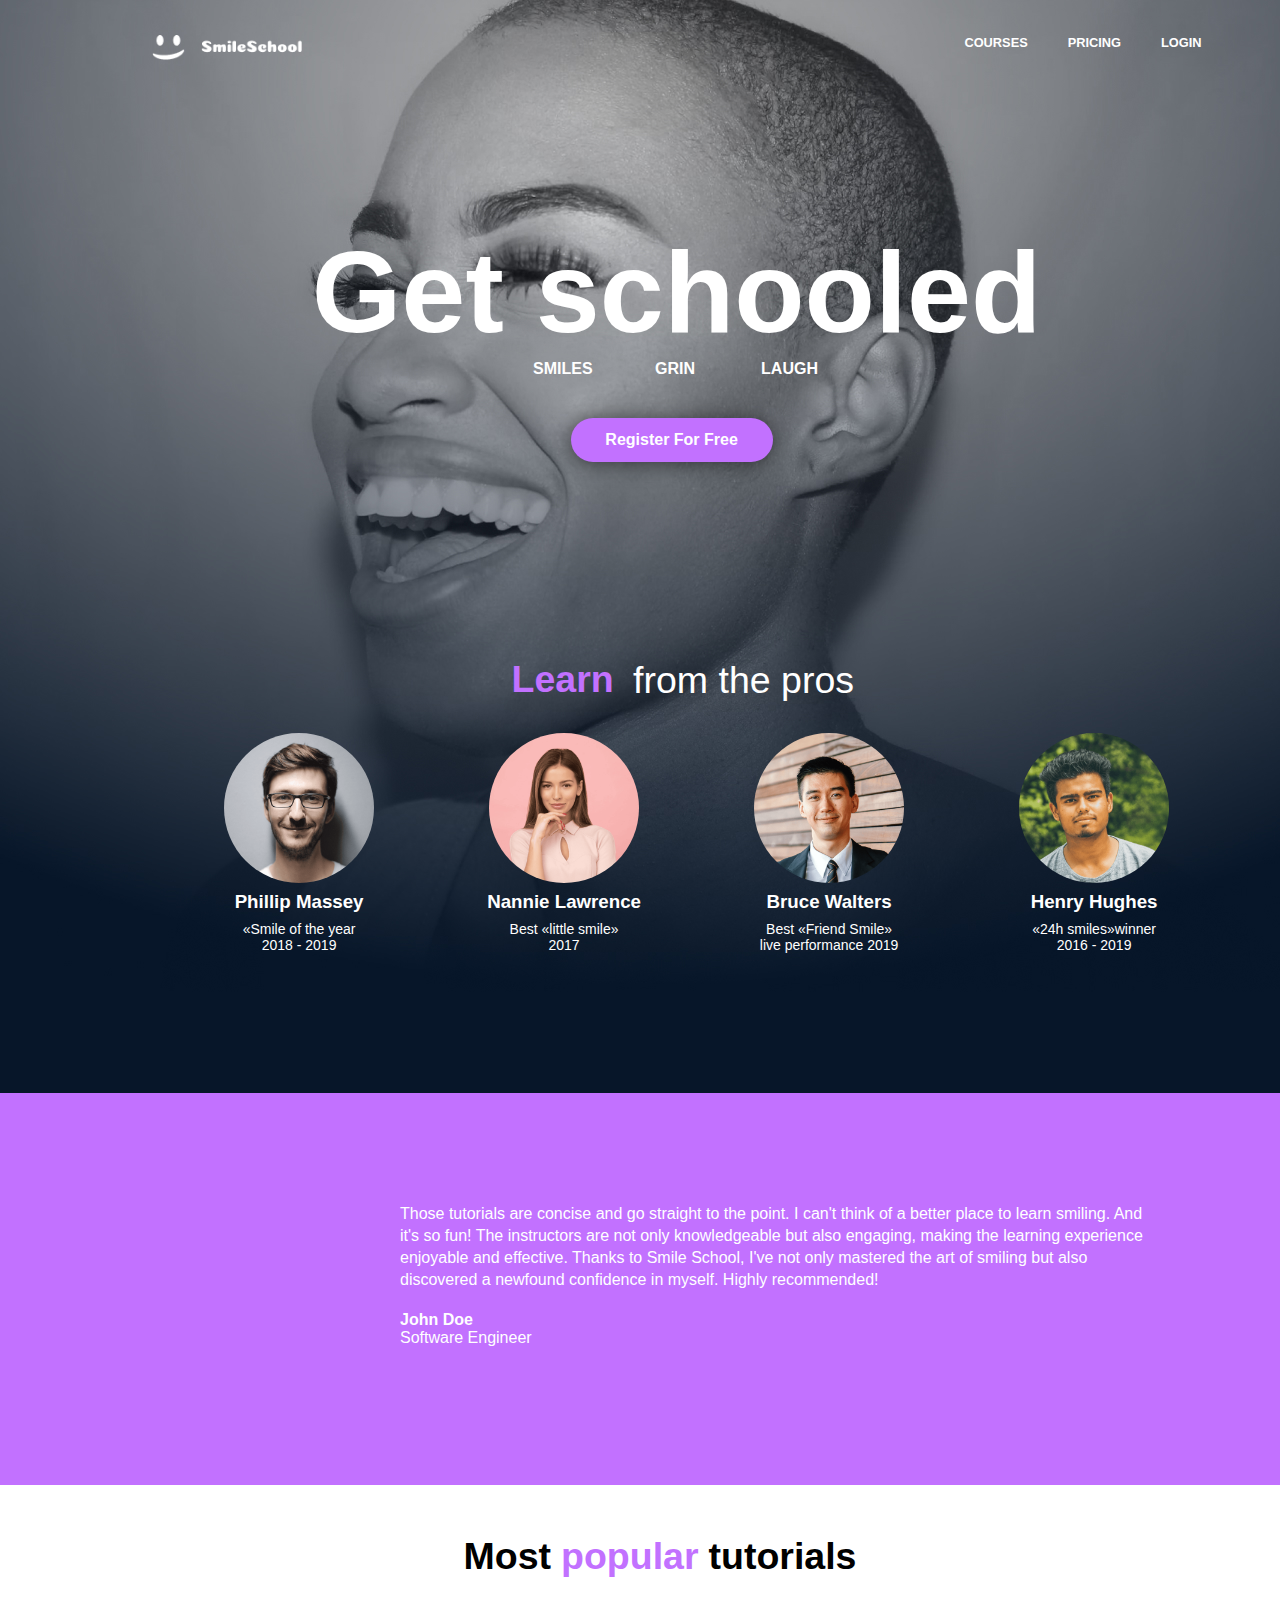
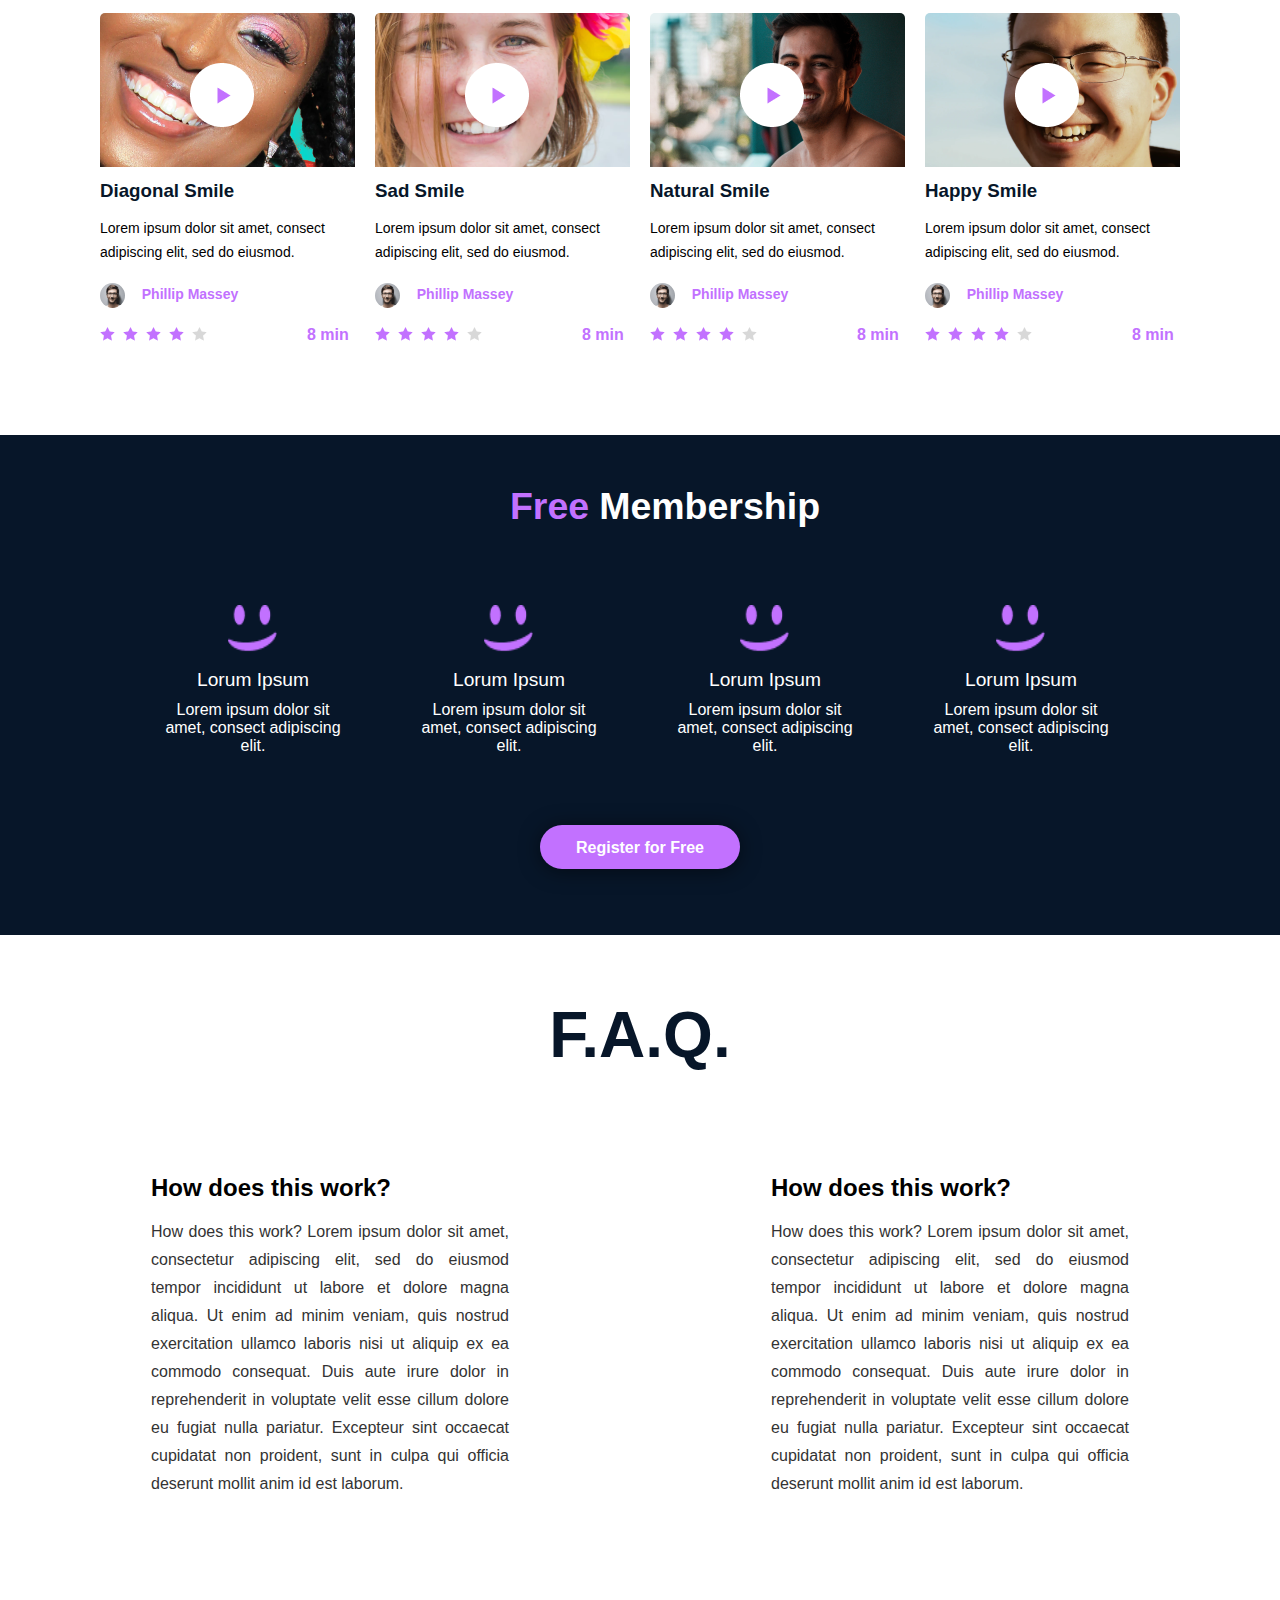
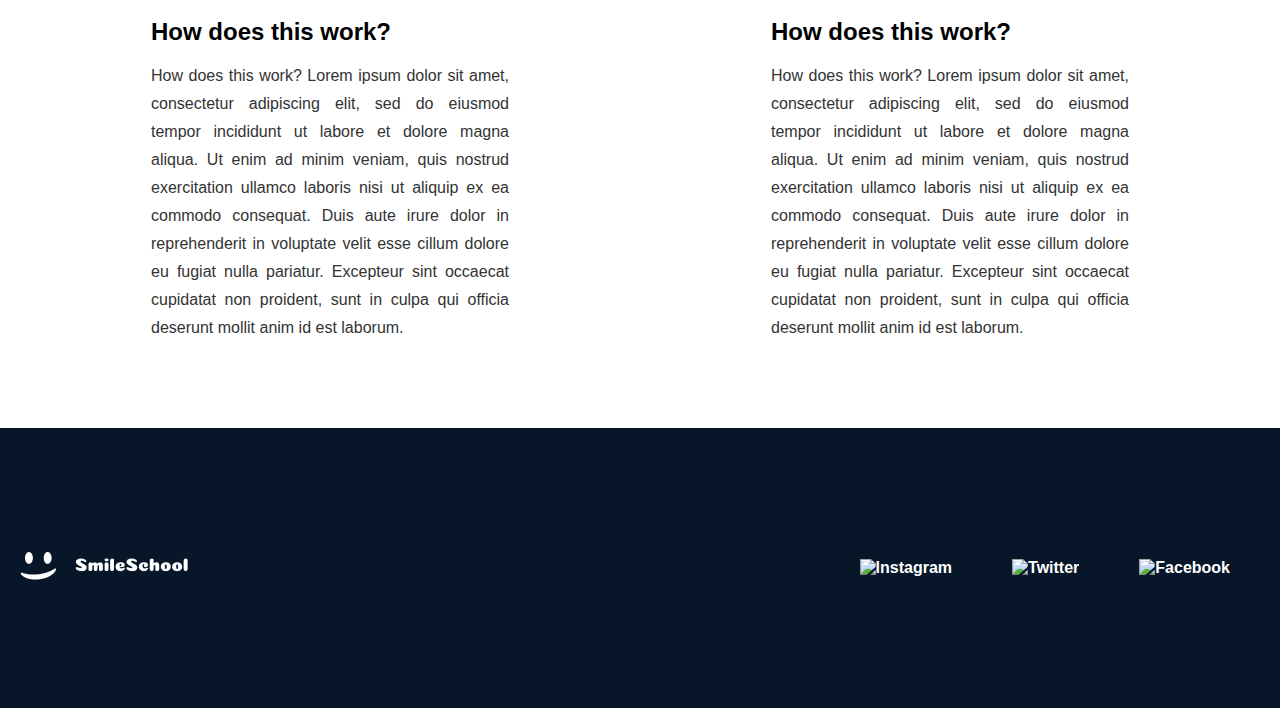
==== commit ff6d46dc: "Update index.html" ====
--- a/css_advanced/index.html
+++ b/css_advanced/index.html
@@ -60,7 +60,7 @@
                   <h3>Nannie Lawrence</h3>
                 </div>
                 <div id="header" class="learn-pro-2-description">
-                  <p>Nannie Lawrence<br />Best «little smile» 2017</p>
+                  <p>Best «little smile»<br> 2017</p>
                 </div>
               </div>
               <div id="header" class="learn-pro-3">
@@ -82,8 +82,8 @@
                 </div>
                 <div id="header" class="learn-pro-4-description">
                   <p>
-                    «24h smiles»<br />
-                    winner 2016 - 2019
+                    «24h smiles»winner<br />
+                    2016 - 2019
                   </p>
                 </div>
               </div>
@@ -167,7 +167,7 @@
                 </div>
               </div>
               <div id="tutorial-2-title">
-                <h3>Smile with Confidence</h3>
+                <h3>Sad Smile</h3>
               </div>
               <div id="tutorial-2-description">
                 <p>
@@ -200,7 +200,7 @@
                 </div>
               </div>
               <div id="tutorial-3-title">
-                <h3>Laughing Out Loud</h3>
+                <h3>Natural Smile</h3>
               </div>
               <div id="tutorial-3-description">
                 <p>
@@ -232,7 +232,7 @@
                 </div>
               </div>
               <div id="tutorial-4-title">
-                <h3>Smile with Your Eyes</h3>
+                <h3>Happy Smile</h3>
               </div>
               <div id="tutorial-4-description">
                 <p>
@@ -273,28 +273,28 @@
         <img src="img/faq-icon-purple-smile.png" alt="Icon">
       </div>
       <div class="title">Lorum Ipsum</div>
-      <div class="description">Lorem ipsum dolor sit amet, consect adipiscing elit, sed do eiusmod.</div>
+      <div class="description">Lorem ipsum dolor sit amet, consect adipiscing elit.</div>
            </div>
            <div id="membership-container-membership-option-2" class="option">
              <div class="icon">
         <img src="img/faq-icon-purple-smile.png" alt="Icon">
       </div>
       <div class="title">Lorum Ipsum</div>
-      <div class="description">Lorem ipsum dolor sit amet, consect adipiscing elit, sed do eiusmod.</div>
+      <div class="description">Lorem ipsum dolor sit amet, consect adipiscing elit.</div>
            </div>
            <div id="membership-container-membership-option-3" class="option">
              <div class="icon">
         <img src="img/faq-icon-purple-smile.png" alt="Icon">
       </div>
       <div class="title">Lorum Ipsum</div>
-      <div class="description">Lorem ipsum dolor sit amet, consect adipiscing elit, sed do eiusmod.</div>
+      <div class="description">Lorem ipsum dolor sit amet, consect adipiscing elit.</div>
            </div>
            <div id="membership-container-membership-option-4" class="option">
              <div class="icon">
         <img src="img/faq-icon-purple-smile.png" alt="Icon">
       </div>
       <div class="title">Lorum Ipsum</div>
-      <div class="description">Lorem ipsum dolor sit amet, consect adipiscing elit, sed do eiusmod.</div>
+      <div class="description">Lorem ipsum dolor sit amet, consect adipiscing elit.</div>
            </div>
         </div>
         <div class="membership-options-select-membership">
@@ -338,9 +338,9 @@
     <img src="img/smile-school-logo.png" alt="Logo">
   </div>
   <div class="social-icons">
-    <a href="#"><img src="img/facebook-icon.png" alt="Facebook"></a>
-    <a href="#"><img src="img/twitter-icon.png" alt="Twitter"></a>
-    <a href="#"><img src="img/instagram-icon.png" alt="Instagram"></a>
+    <a href="#"><img src="img/Facebook_White.png" alt="Facebook"></a>
+    <a href="#"><img src="img/Twitter_White.png" alt="Twitter"></a>
+    <a href="#"><img src="img/Instagram_White.png" alt="Instagram"></a>
   </div>
 </div>
           </div>
--- a/css_advanced/styles.css
+++ b/css_advanced/styles.css
@@ -144,7 +144,6 @@
   font-family: sans-serif; /* Apply sans-serif font as fallback */
   float: right;
   padding: 0 20px; /* Adjusted padding */
-  font-size: 0.75rem;
   text-decoration: none; /* Ensure no underline on unvisited links */
 }
 
@@ -1206,11 +1205,12 @@
   align-items: center;
   padding: 20px;
   background-color: #071629;
+  height: 240px;
 }
 
 .footer-container .logo-div img {
-  height: 11px;
-  width: 112px;
+  height: auto;
+  width: 100%;
 }
 
 .footer-container .social-icons a {
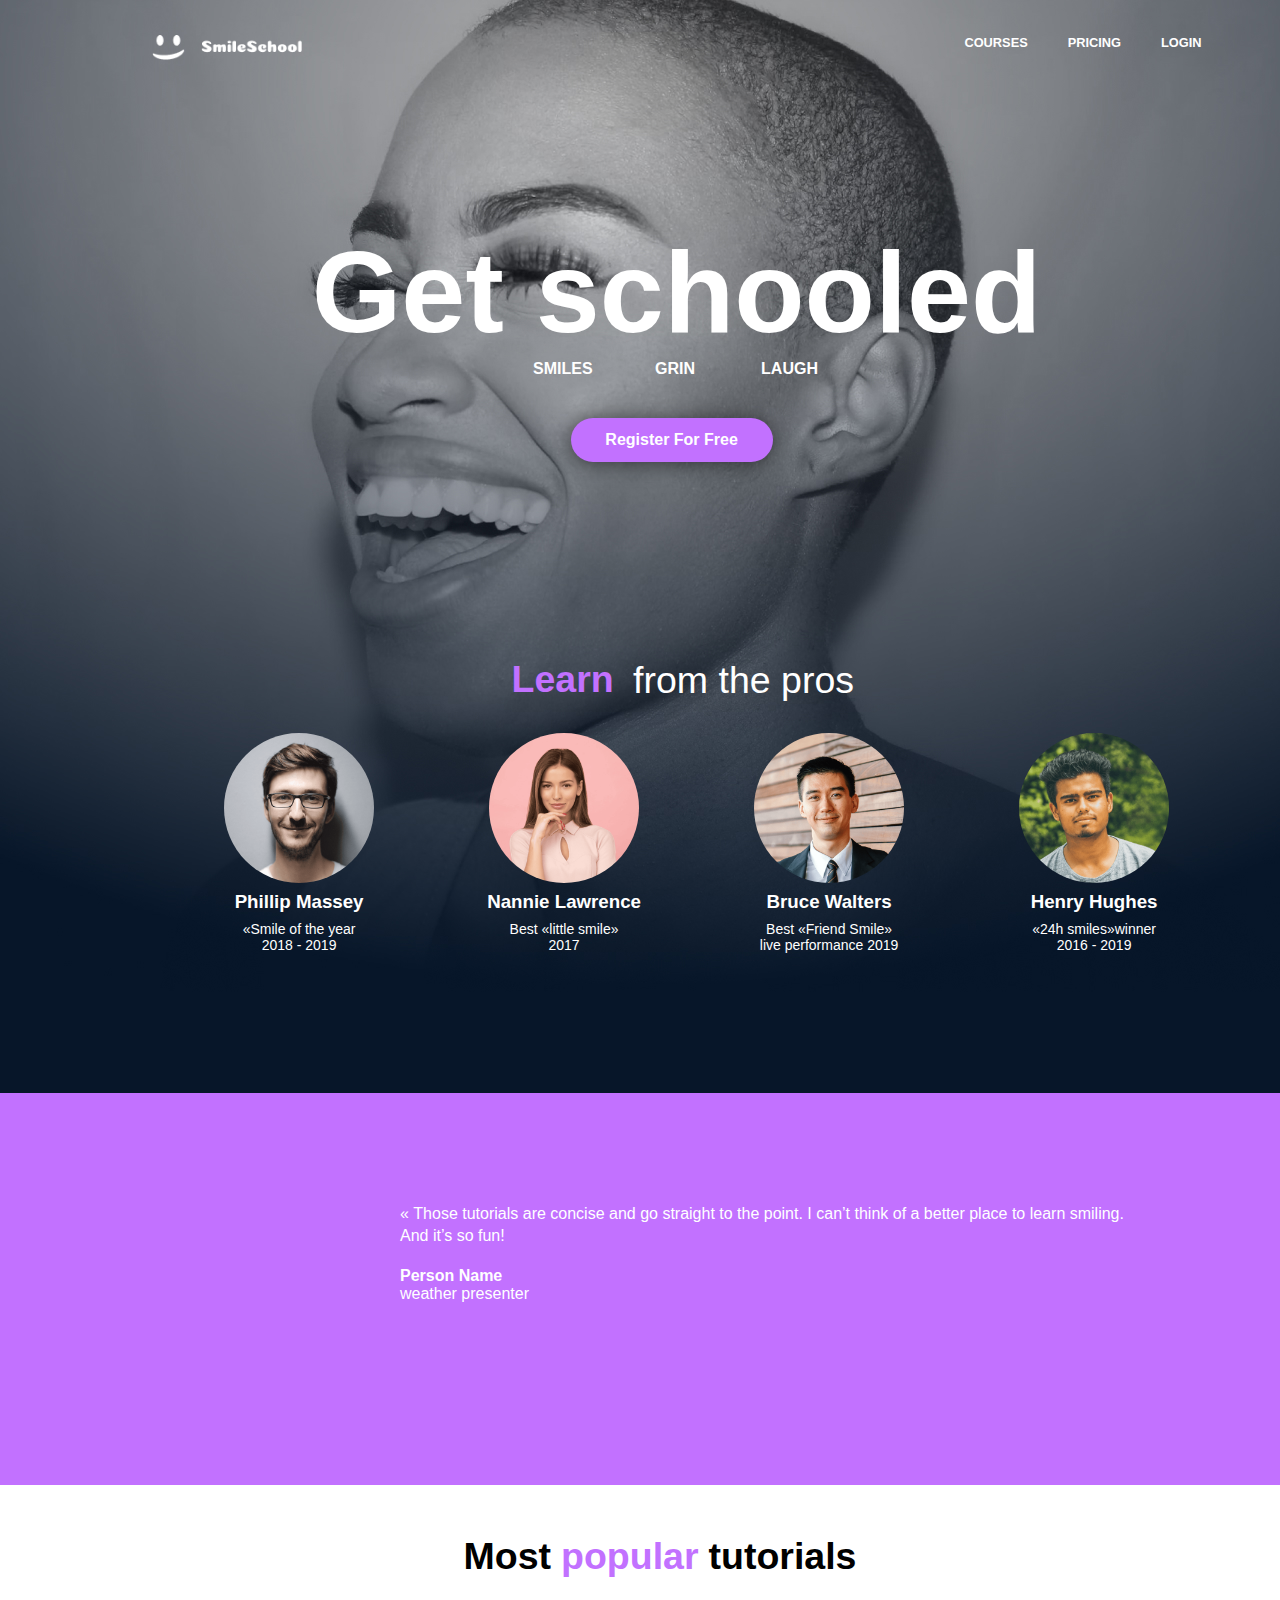
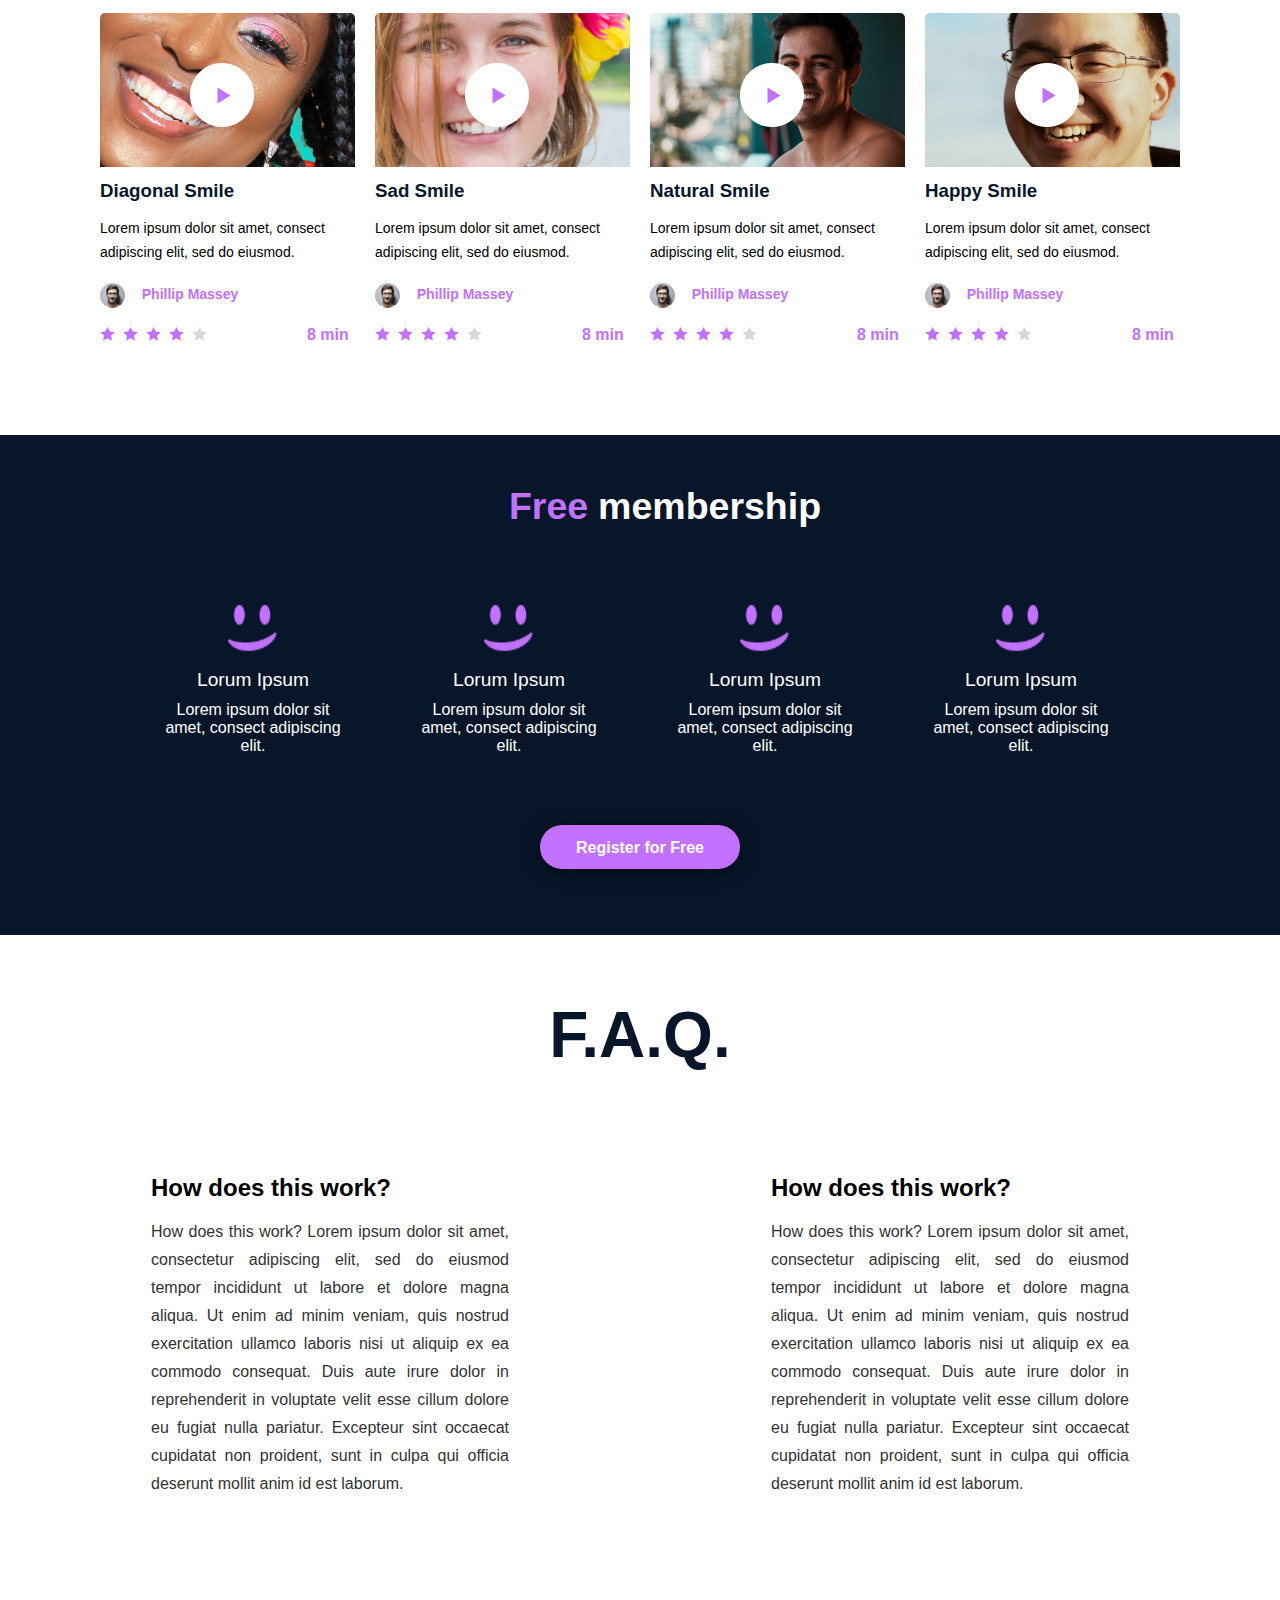
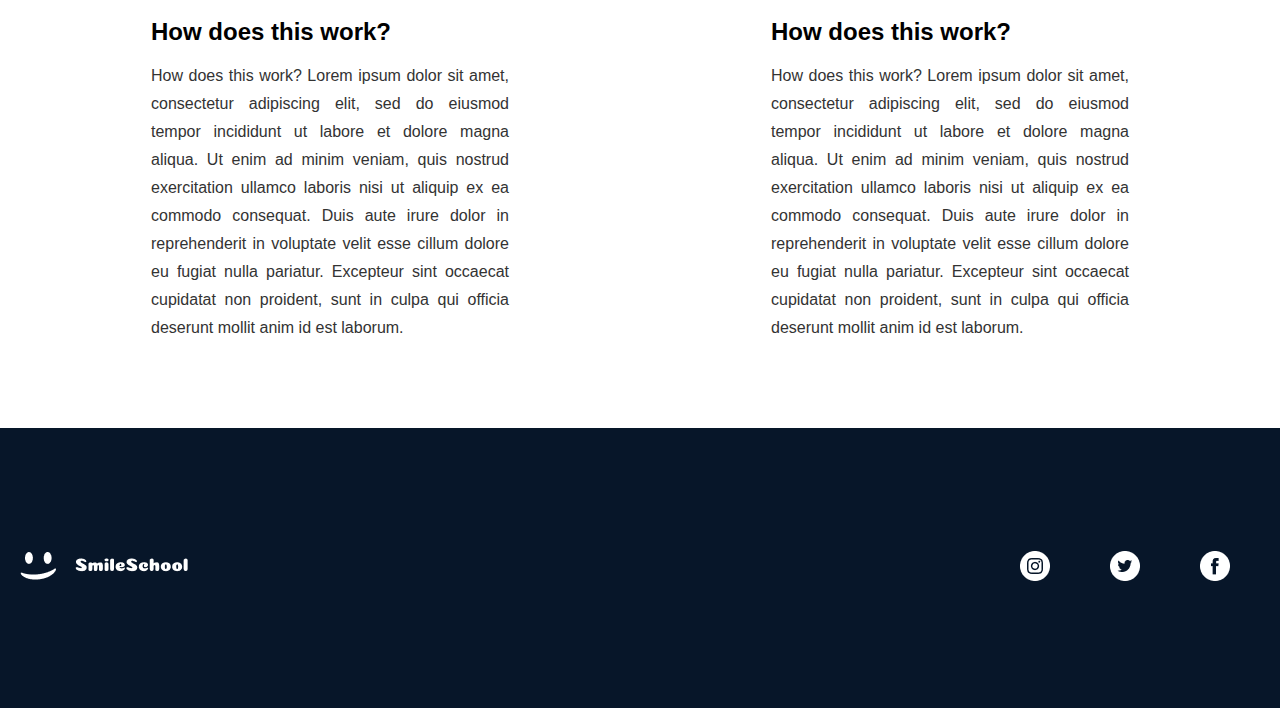
==== commit ba7a78b7: "Update index.html" ====
--- a/css_advanced/index.html
+++ b/css_advanced/index.html
@@ -98,15 +98,10 @@
           <div class="testimonial-info">
             <!-- Testimonial information on the right side -->
             <div class="description">
-              Those tutorials are concise and go straight to the point. I can't
-              think of a better place to learn smiling. And it's so fun! The
-              instructors are not only knowledgeable but also engaging, making
-              the learning experience enjoyable and effective. Thanks to Smile
-              School, I've not only mastered the art of smiling but also
-              discovered a newfound confidence in myself. Highly recommended!
-            </div>
-            <div class="name">John Doe</div>
-            <div class="jobprofile">Software Engineer</div>
+              « Those tutorials are concise and go straight to the point. I can’t think of a better place to learn smiling. And it’s so fun!
+            </div>
+            <div class="name">Person Name</div>
+            <div class="jobprofile">weather presenter</div>
           </div>
         </div>
         <!-- Add more testimonials as needed -->
@@ -264,7 +259,7 @@
               <h2>Free</h2>
             </div>
             <div id="membership-container-title-membership">
-              <h2>Membership</h2>
+              <h2>membership</h2>
             </div>
           </div>
         <div class="membership-options-container">
